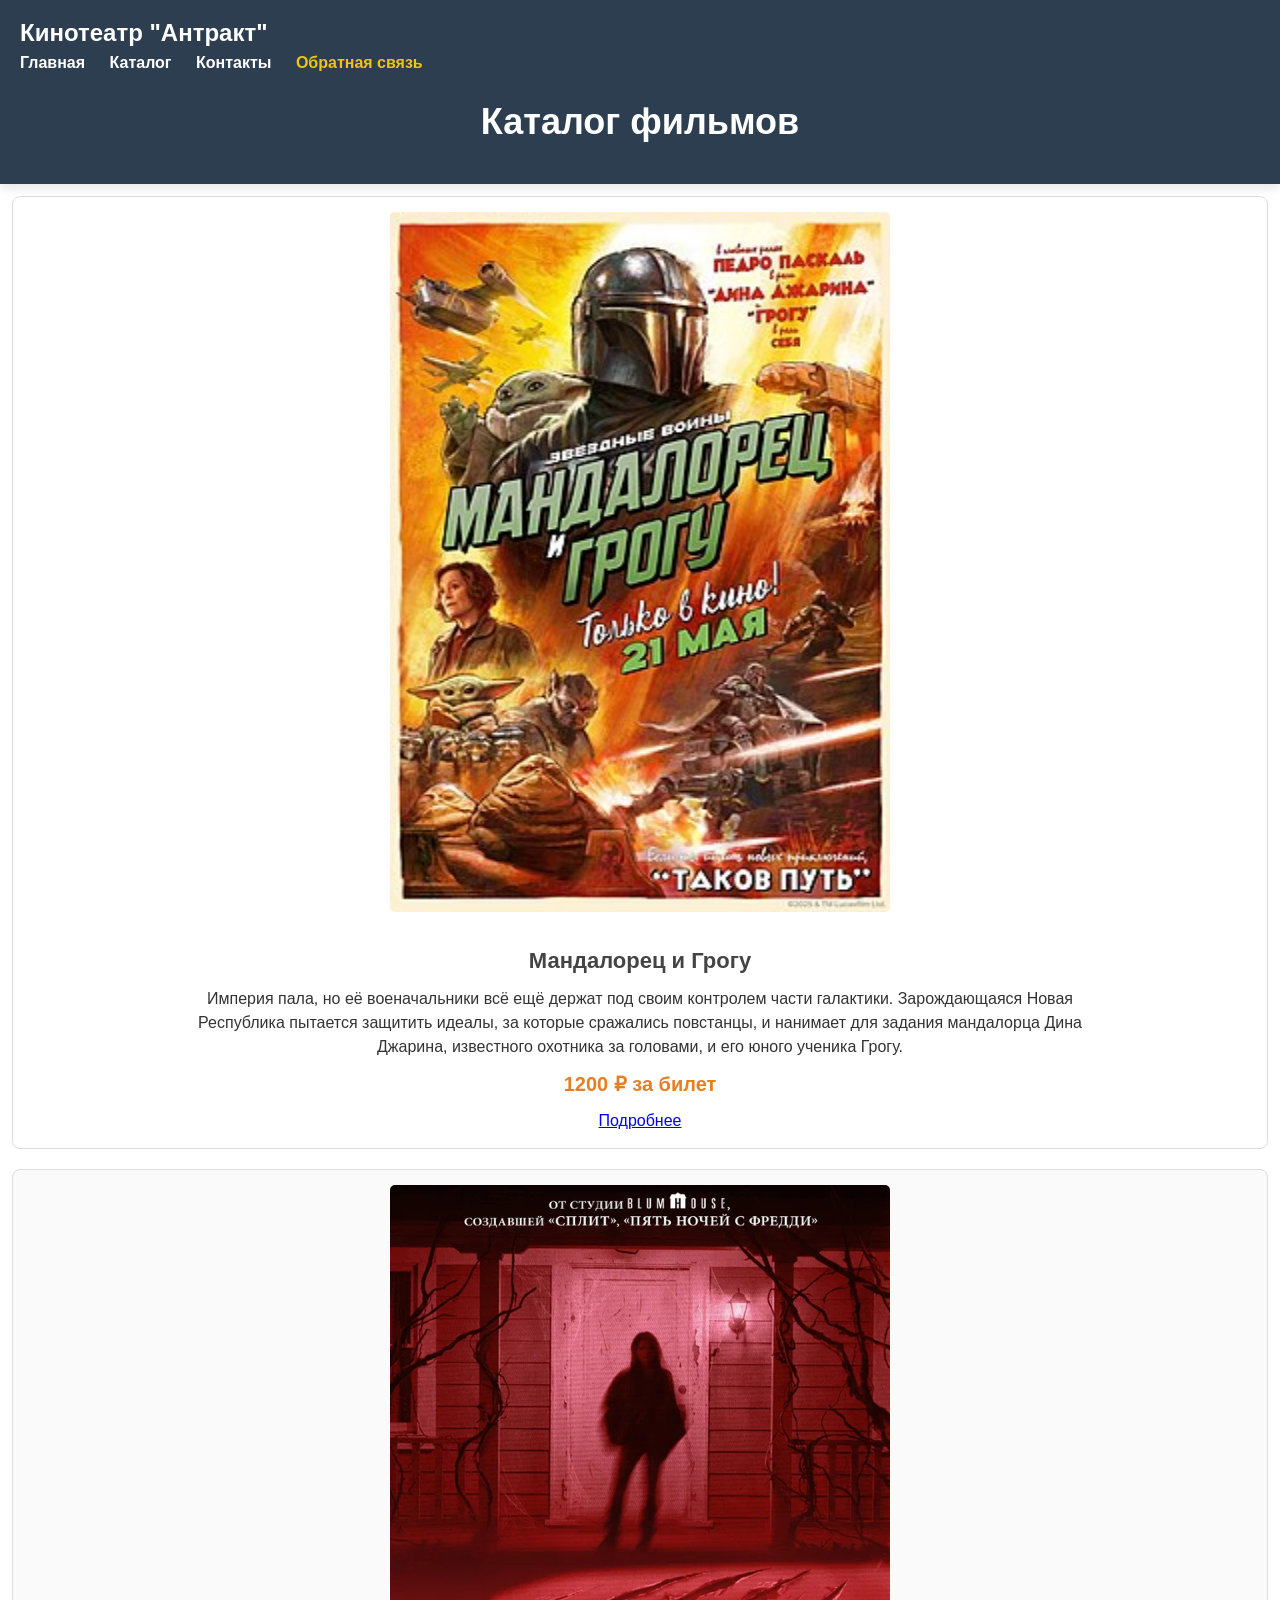
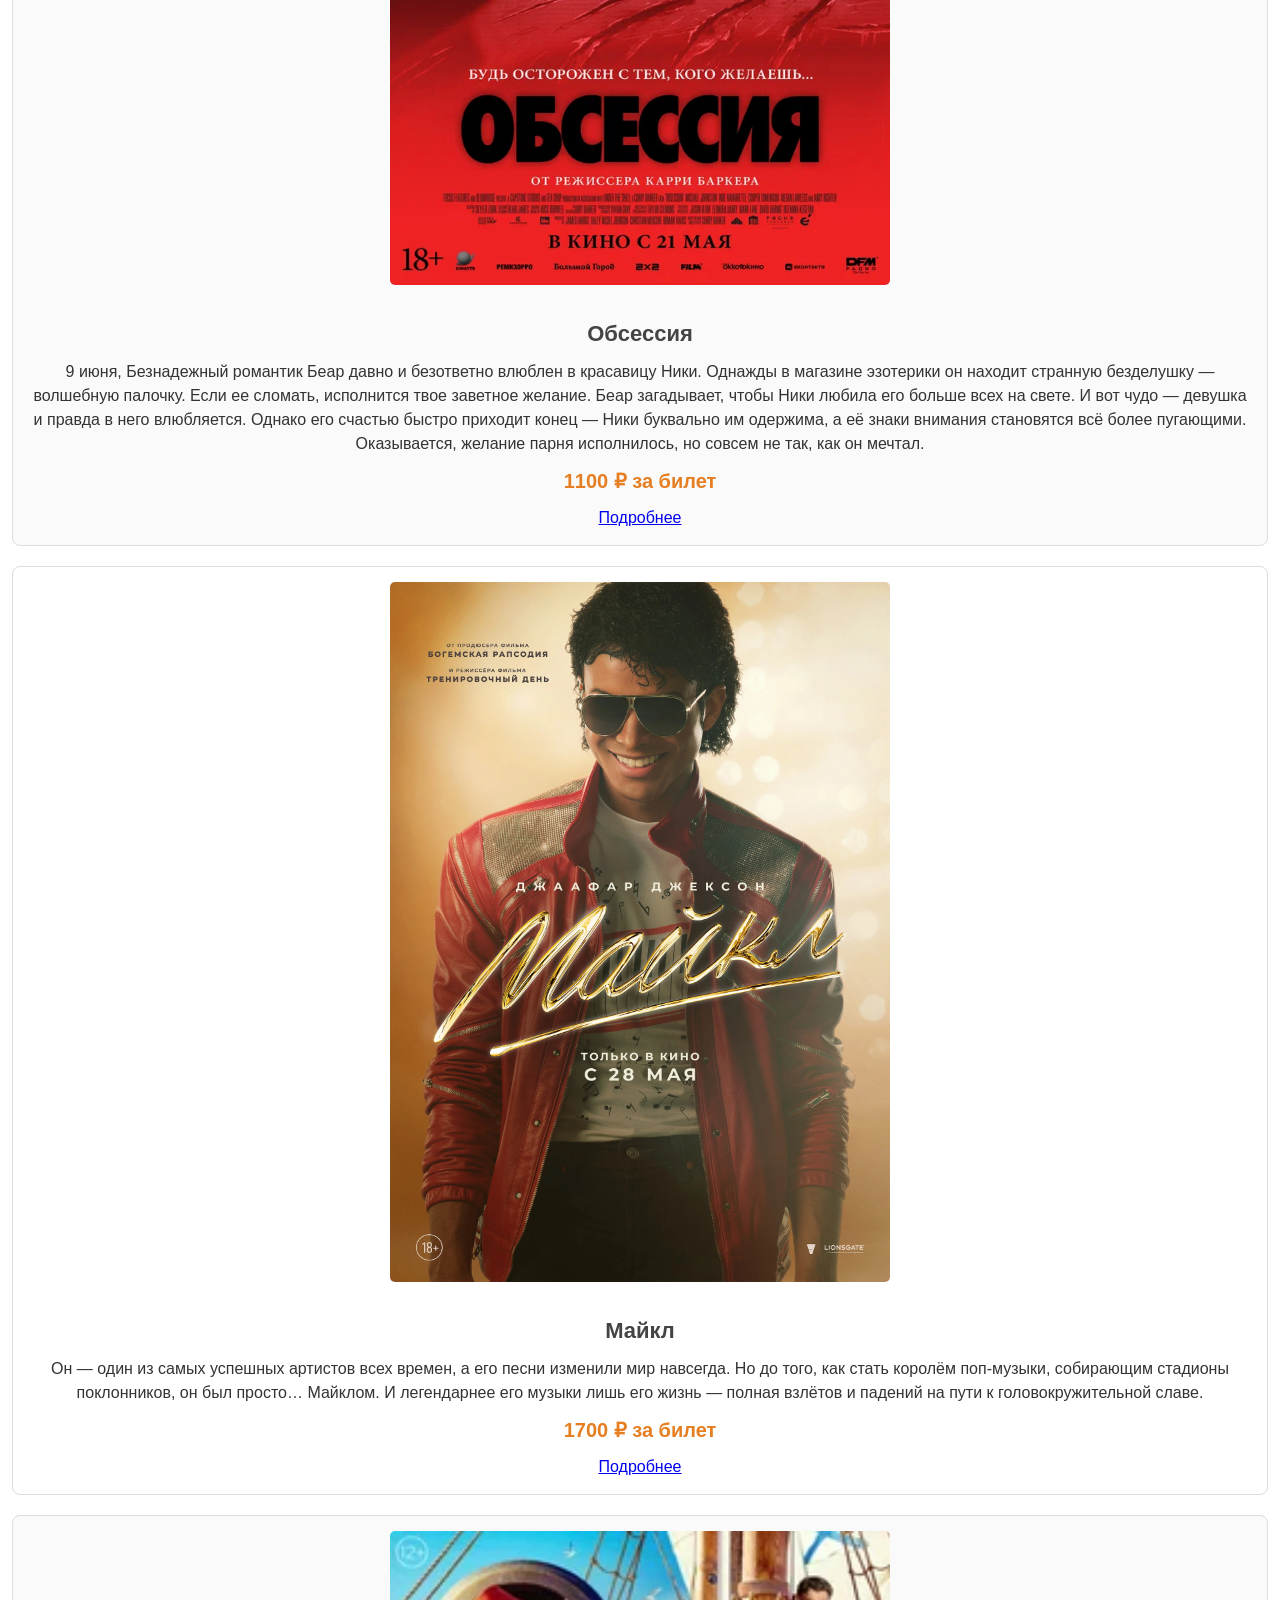
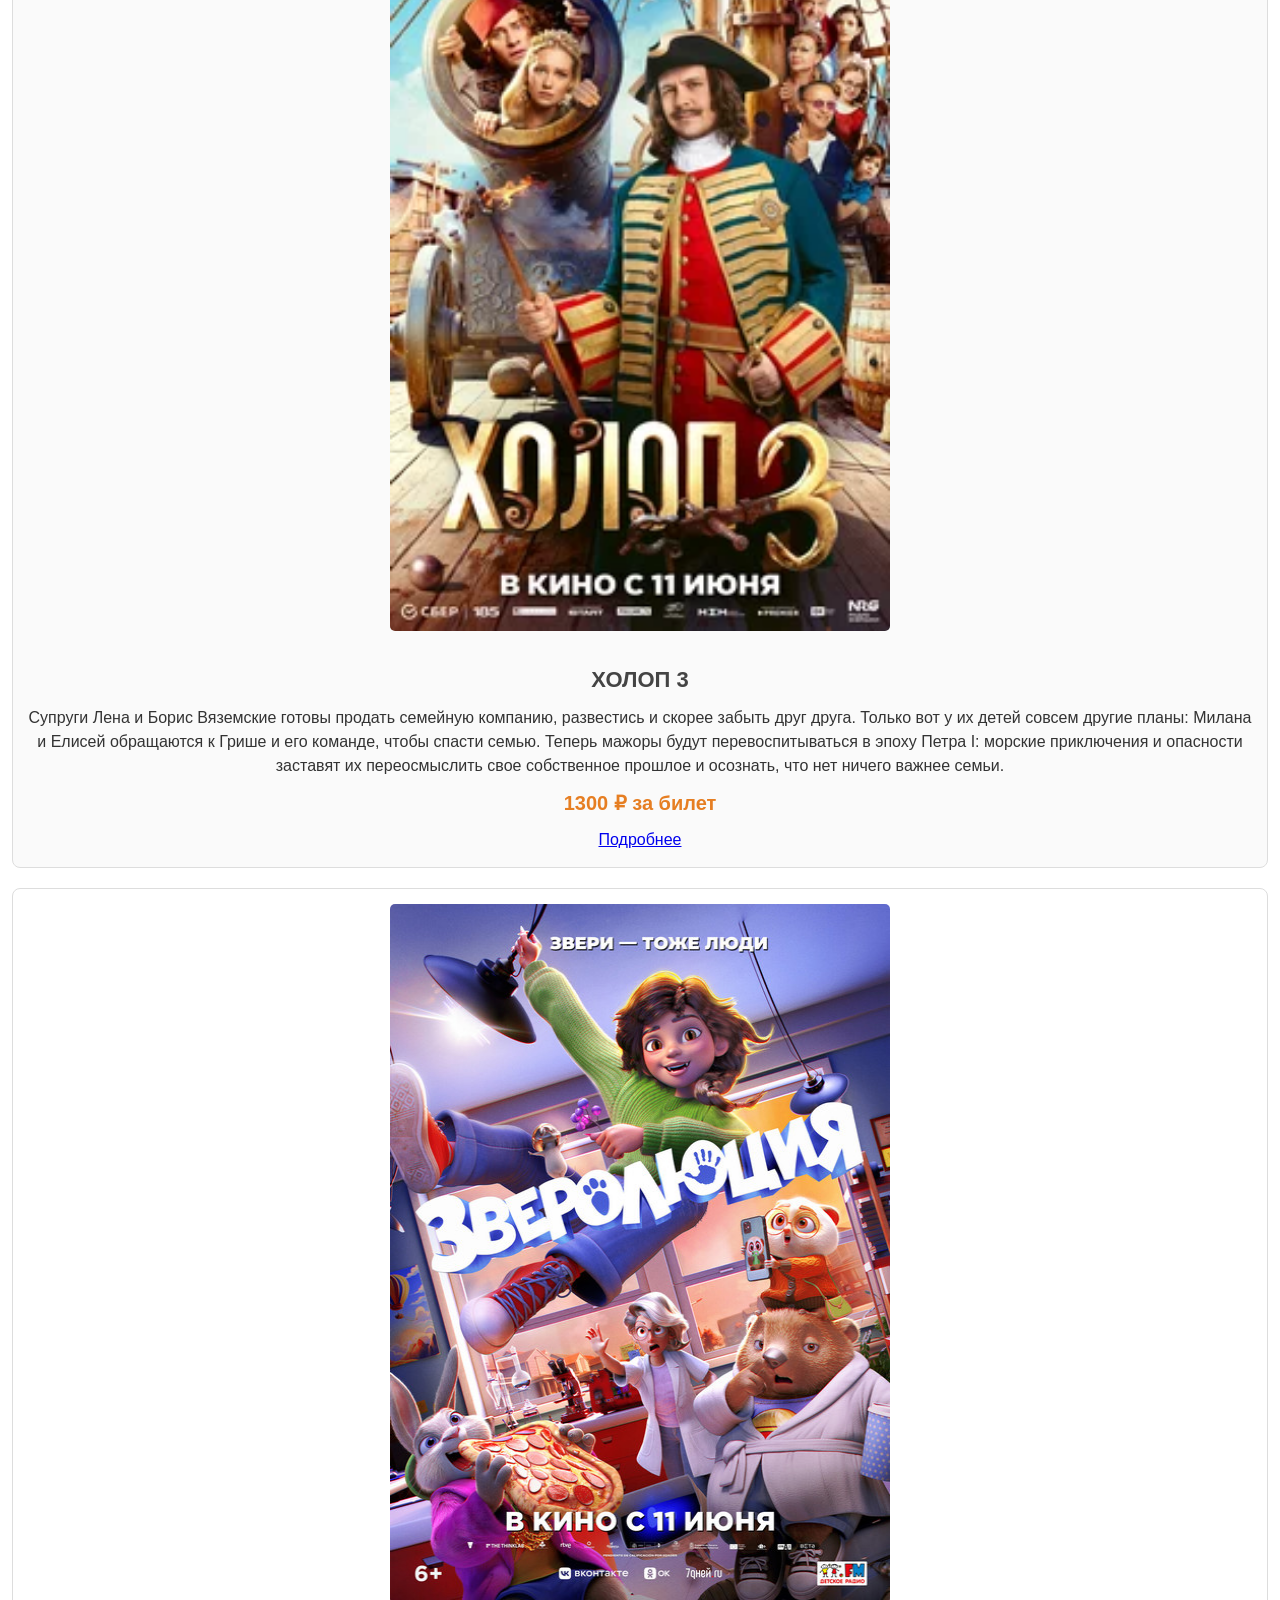
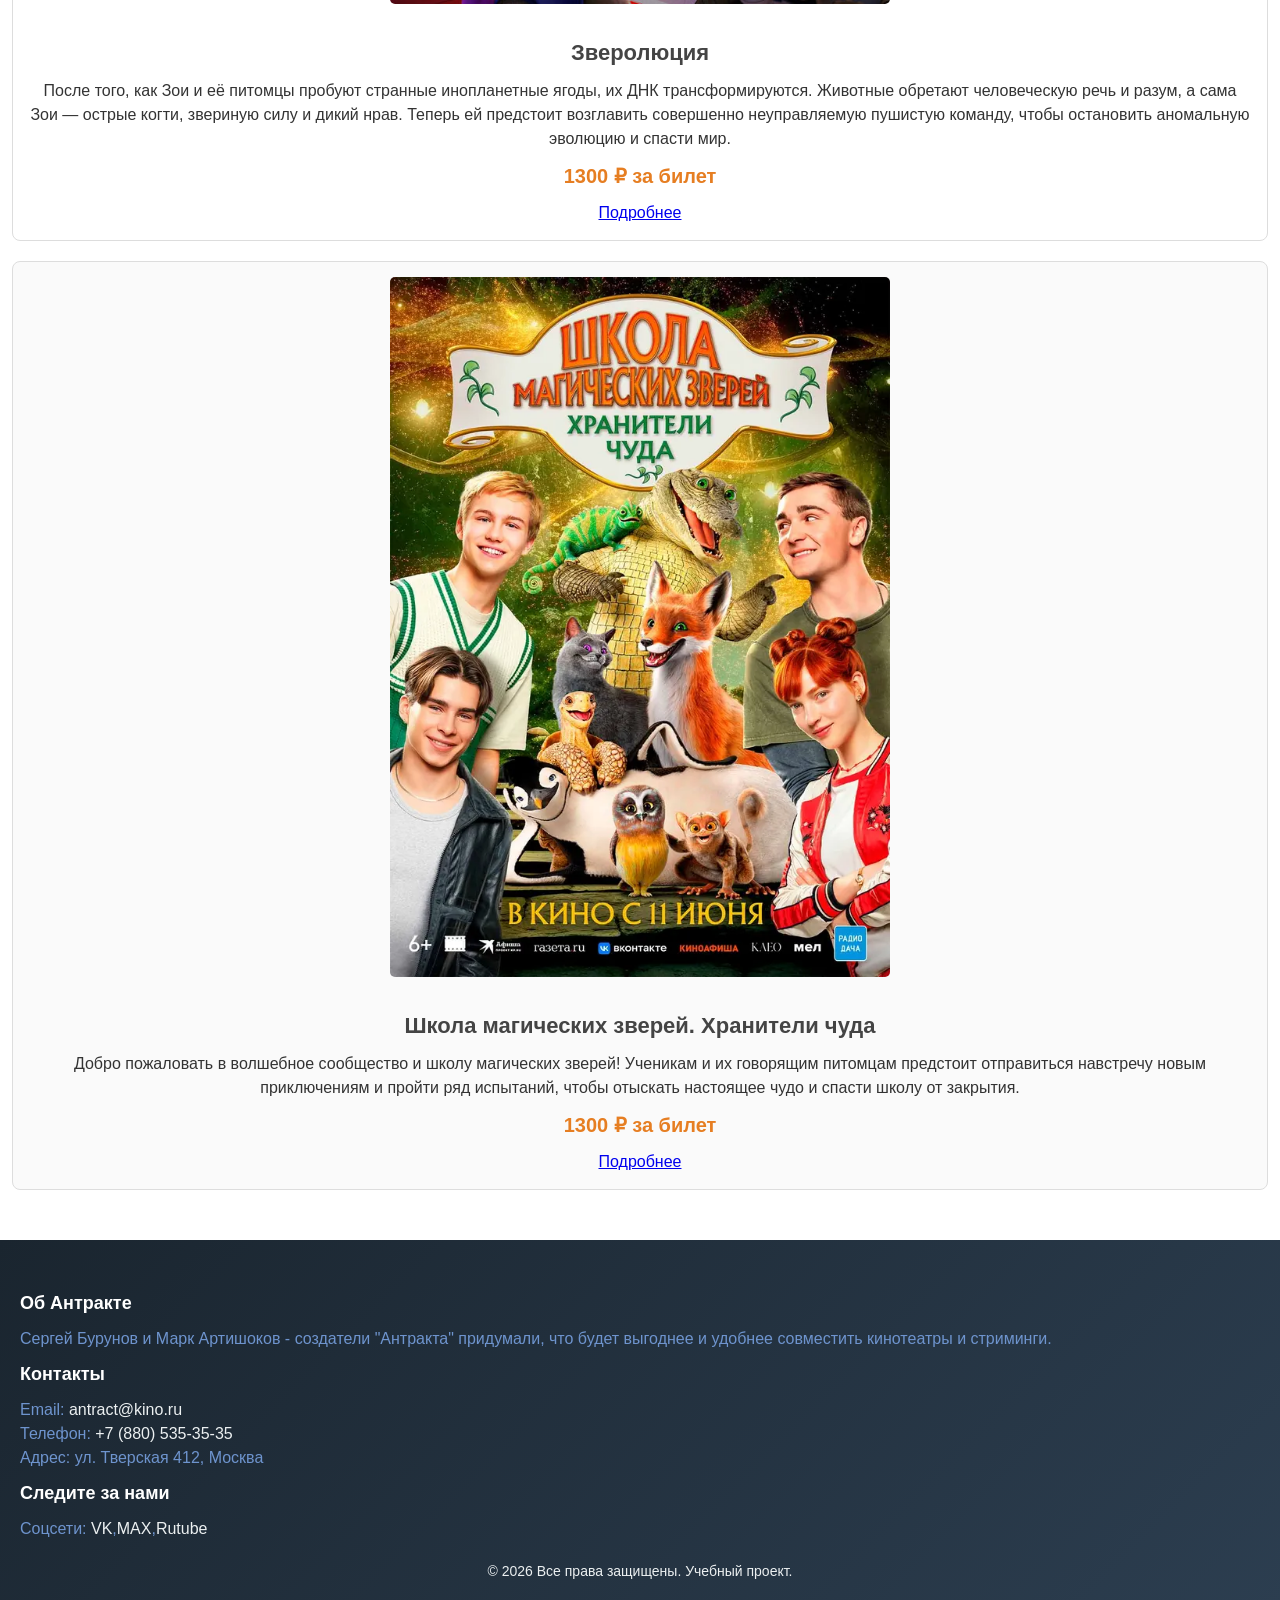
==== catalogue.html @ 3a34f0bc "ПР-2-3 Доделка4" ====
<!DOCTYPE html>
<html lang="ru">
<head>
    <meta charset="UTF-8">
    <meta name="viewport" content="width=device-width, initial-scale=1.0, viewport-fit=cover">
    <title>Кинотеатр "Антракт"</title>
    <link rel="stylesheet" href="css/style.css">
</head>
<body>
    <header>
        <div>
            <a href="index.html">Кинотеатр "Антракт"</a>
            <nav>
                <ul>
                    <li><a href="index.html">Главная</a></li>
                    <li><a href="catalogue.html">Каталог</a></li>
                    <li><a href="contacts.html">Контакты</a></li>
                    <li><a href="feedback.html">Обратная связь</a></li>
                </ul>
            </nav>
        </div>
        <h1>Каталог фильмов</h1>
    </header>

    <main>
        <article>
            <div class="product-card">
                <div>
                    <img class="card-full" src="img/Мандалорец_и_Грогу.jpg" alt="Афиша фильма" width="500px" height="700px">
                </div>
                <div>
                    <h3>Мандалорец и Грогу</h3>
                    <p>Империя пала, но её военачальники всё ещё держат под своим контролем части галактики. Зарождающаяся Новая <br> Республика пытается защитить идеалы, за которые сражались повстанцы, и нанимает для задания мандалорца Дина <br> Джарина, известного охотника за головами, и его юного ученика Грогу.</p>
                    <div class="price">1200 ₽ за билет</div>
                    <a href="#">Подробнее</a>
                </div>
            </div>
            
            <div class="product-card">
                <div>
                    <img class="card-full" src="img/600x900.webp" alt="Афиша фильма" width="500px" height="700px">
                </div>
                <div>
                    <h3>Обcессия</h3>
                    <p>9 июня, Безнадежный романтик Беар давно и безответно влюблен в красавицу Ники. Однажды в магазине эзотерики он находит странную безделушку — волшебную палочку. Если ее сломать, исполнится твое заветное желание. Беар загадывает, чтобы Ники любила его больше всех на свете. И вот чудо — девушка и правда в него влюбляется. Однако его счастью быстро приходит конец — Ники буквально им одержима, а её знаки внимания становятся всё более пугающими. Оказывается, желание парня исполнилось, но совсем не так, как он мечтал.</p>
                    <div class="price">1100 ₽ за билет</div>
                    <a href="#">Подробнее</a>
                </div>
            </div>
            <div class="product-card">
                <div>
                    <img class="card-full" src="img/Michael_(2026_film)_poster.jpg" alt="Афиша фильма" width="500px" height="700px">
                </div>
                <div>
                    <h3>Майкл</h3>
                    <p>Он — один из самых успешных артистов всех времен, а его песни изменили мир навсегда. Но до того, как стать королём поп-музыки, собирающим стадионы поклонников, он был просто… Майклом. И легендарнее его музыки лишь его жизнь — полная взлётов и падений на пути к головокружительной славе.</p>
                    <div class="price">1700 ₽ за билет</div>
                    <a href="#">Подробнее</a>
                </div>
            </div>
            <div class="product-card">
                <div>
                    <img class="card-full" src="img/220x330.webp" alt="Афиша фильма" width="500px" height="700px">
                </div>
                <div>
                    <h3>ХОЛОП 3</h3>
                    <p>Супруги Лена и Борис Вяземские готовы продать семейную компанию, развестись и скорее забыть друг друга. Только вот у их детей совсем другие планы: Милана и Елисей обращаются к Грише и его команде, чтобы спасти семью. Теперь мажоры будут перевоспитываться в эпоху Петра I: морские приключения и опасности заставят их переосмыслить свое собственное прошлое и осознать, что нет ничего важнее семьи.</p>
                    <div class="price">1300 ₽ за билет</div>
                    <a href="#">Подробнее</a>
                </div>
            </div>
            <div class="product-card">
                <div>
                    <img class="card-full" src="img/big_1640177.jpg" alt="Афиша фильма" width="500px" height="700px">
                </div>
                <div>
                    <h3>Зверолюция</h3>
                    <p>После того, как Зои и её питомцы пробуют странные инопланетные ягоды, их ДНК трансформируются. Животные обретают человеческую речь и разум, а сама Зои — острые когти, звериную силу и дикий нрав. Теперь ей предстоит возглавить совершенно неуправляемую пушистую команду, чтобы остановить аномальную эволюцию и спасти мир.</p>
                    <div class="price">1300 ₽ за билет</div>
                    <a href="#">Подробнее</a>
                </div>
            </div>
            <div class="product-card">
                <div>
                    <img class="card-full" src="img/4529_big_5018.webp" alt="Афиша фильма" width="500px" height="700px">
                </div>
                <div>
                    <h3>Школа магических зверей. Хранители чуда</h3>
                    <p>Добро пожаловать в волшебное сообщество и школу магических зверей! Ученикам и их говорящим питомцам предстоит отправиться навстречу новым приключениям и пройти ряд испытаний, чтобы отыскать настоящее чудо и спасти школу от закрытия.</p>
                    <div class="price">1300 ₽ за билет</div>
                    <a href="#">Подробнее</a>
                </div>
            </div>
        </article>
        
    </main>

    <footer>
        <div>
            <div>
                <h4>Об Антракте</h4>
                <p>Сергей Бурунов и Марк Артишоков - создатели "Антракта" придумали, что будет выгоднее и удобнее совместить кинотеатры и стриминги.</p>
            </div>
            <div>
                <h4>Контакты</h4>
                <p>Email: <a href="mailto:antract@kino.ru">antract@kino.ru</a></p>
                <p>Телефон: <a href="tel:+78805353535">+7 (880) 535-35-35</a></p>
                <p>Адрес: ул. Тверская 412, Москва</p>
            </div>
            <div>
                <h4>Следите за нами</h4>
                <p>Соцсети: <a href="vk.ru">VK</a>,<a href="max.ru">MAX</a>,<a href="Rutube.ru">Rutube</p>
            </div>
        </div>
        <div class="copyright">
            <p>&copy; 2026 Все права защищены. Учебный проект.</p>
        </div>
    </footer>
</body>
</html>
---- css/style.css ----
* {
    margin: 0;
    padding: 0;
    box-sizing: border-box;
}
body{
    font-family: Arial, Helvetica, sans-serif;
    font-size: 16px;
    color: #333333;
    background-color: #ffffff;
    line-height: 1.5;
    margin: 0;
    padding: 0;
}

main{
    margin: 12px;
}

/* Заголовки */

h1{
    font-size: 36px;
    color: #222222;
    text-align: center;
    margin-top: 20px;
    margin-bottom: 20px;
}

h2{
    font-size: 28px;
    color: #333333;
    text-align: center;
    margin-top: 30px;
    margin-bottom: 20px;
}

h3{
    font-size: 22px;
    color: #444444;
    margin-top: 10px;
    margin-bottom: 10px;
}

h4{
    font-size: 18px;
    color: #555555;
    margin-top: 10px;
    margin-bottom: 10px;
}
 
/* Шапка сайта */

header{
    background-color: #2c3e50;
    padding: 15px 20px;
    box-shadow: 0 4px 10px rgba(0, 0, 0, 0.1);
    top: 0;
}

header h1{
    color: white;
}

header a {
    color: white;
    text-decoration: none;
    font-weight: bold;
}

/* Лого */

header > div > a:first-child {
    font-size: 24px;
}

/* Список навигации */

nav ul li {
    display: inline-block;
    margin-right: 20px;
}

.nav-list a.active {
    color: #0f13f1;
    border-bottom: 2px solid #260ff1;
    padding-bottom: 5px;
}


nav ul li a:hover {
    text-decoration: underline;
}

nav ul li:first-child a {
    font-weight: bold;
}

nav ul li:last-child a {
    color: #f1c40f;
}

nav ul li:nth-child(even) a:hover {
    color: #f39c12;
}


/* Кнопка */

.btn, button, .button {
    display: inline-block;
    background-color: #3498db;
    color: white;
    padding: 12px 30px;
    border: none;
    border-radius: 30px;
    text-decoration: none;
    font-weight: bold;
    font-size: 16px;
    transition: all 0.25s ease;
    box-shadow: 0 2px 5px rgba(0, 0, 0, 0.1);
}


.btn:hover, button:hover, .button:hover{
    background-color: #2980b9;
    box-shadow: 0 4px 10px rgba(0, 0, 0, 0.15);
}

.btn:active, button:active, .button:active {
    transform: scale(0.97); 
}


/* Карточки товаров/услуг  */
.product-card{
    background-color: #f9f9f9;
    border: 1px solid #dddddd;
    border-radius: 8px;
    padding: 15px;
    margin-bottom: 20px;
    text-align: center;
    transition: transform 0.2s, box-shadow 0.2s;
}

.product-card:nth-child(odd) {
    background-color: #ffffff;
}

.product-card:nth-child(even) {
    background-color: #fafafa;
}


.product-card:hover {
    background: linear-gradient(to bottom, #ffffff, #fafafa);
    box-shadow: 0 10px 25px rgba(0, 0, 0, 0.15);
    transform: translateY(-5px);
}


.card-img{
    background-color: #e0e0e0;
    height: 150px;
    border-radius: 5px;
    margin-bottom: 10px;
    transition: transform 0.3s;
    overflow: hidden;
}

.product-card:hover .card-img {
    transform: scale(1.02);
}


.card-full{
    background-color: #e0e0e0;
    border-radius: 5px;
    margin-bottom: 15px;
}

.price{
    font-size: 20px;
    font-weight: bold;
    color: #e67e22;
    margin: 10px 0;
}

/* Преимущества */

.feature-card{
    background-color: #f0f4f8;
    padding: 20px;
    border-radius: 10px;
    text-align: center;
    margin-bottom: 20px;
    margin-top: 20px;
    box-shadow: 0 2px 8px rgba(0, 0, 0, 0.05);
    transition: transform 0.2s, box-shadow 0.2s;
}

.feature-card:hover{
    transform: translateY(-3px);
    box-shadow: 0 6px 16px rgba(0, 0, 0, 0.1);
}

.feature-icon{
    font-size: 40px;
    margin-bottom: 10px;
}

/* Подвал */

footer{
    background-color: #2c3e50;
    color: #6e94ce;
    padding: 40px 20px 25px;
    margin-top: 50px;
    background: linear-gradient(135deg, #1a252f 0%, #2c3e50 100%);
}

footer h4{
    color: #ffffff;
}

.footer-col{
    margin-bottom: 20px;
}

.footer-col h4 {
    margin-bottom: 15px;
    font-size: 18px;
}

footer a {
    color: #ecf0f1;
    text-decoration: none;
    transition: color 0.2s;
}

footer a:hover{
    text-decoration: underline;
    color: #7a9ed3;
}

footer a:active {
    color: #4622e6;
}


.copyright{
    text-align: center;
    margin-top: 20px;
    font-size: 14px;
}

/* Контакты */

.contacts-info {
    background-color: #f9f9f9;
    padding: 25px;
    border-radius: 12px;
    margin-bottom: 30px;
    box-shadow: 0 4px 12px rgba(0, 0, 0, 0.08);
}

.contacts-info div{
    margin-bottom: 15px;
}

.map iframe{
    width: 100%;
    border: 1px solid #dddddd;
    border-radius: 8px;
    position: relative;
    overflow: hidden;
}

/* Форма обратной связи  */
form {
    background-color: #f9f9f9;
    padding: 30px;
    border-radius: 16px;
    max-width: 600px;
    margin: 0 auto;
    box-shadow: 0 8px 20px rgba(0, 0, 0, 0.1);
}

form div{
    margin-bottom: 20px;
}

label{
    display: block;
    font-weight: 600;
    margin-bottom: 8px;
}

input, textarea, select{
    width: 100%;
    padding: 10px 15px;
    border: 1px solid #cccccc;
    border-radius: 8px;
    font-size: 16px;
    transition: border-color 0.3s, box-shadow 0.3s;
}

input:focus, textarea:focus, select:focus {
    outline: none;
    border-color: #e67e22;
    box-shadow: 0 0 0 3px rgba(230, 126, 34, 0.2);
    background-color: #fffef7;
}

.container{
    max-width: 1200px;
    margin: 0 auto;
    padding: 0 20px;
}

section{
    margin-top: 40px;
    margin-bottom: 40px;
    transition: opacity 0.5s;
}

.hero {
    background: linear-gradient(135deg, rgba(0,0,0,0.6) 0%, rgba(0,0,0,0.3) 100%), url('https://via.placeholder.com/1920x600?text=Hero+Background');
    background-size: cover;
    background-position: center;
    padding: 80px 0;
    text-align: center;
    color: white;
}

.hero h1, .hero p {
    color: white;
}

.hero .btn {
    background-color: #e67e22;
}

.hero .btn:hover {
    background-color: #d35400;
}
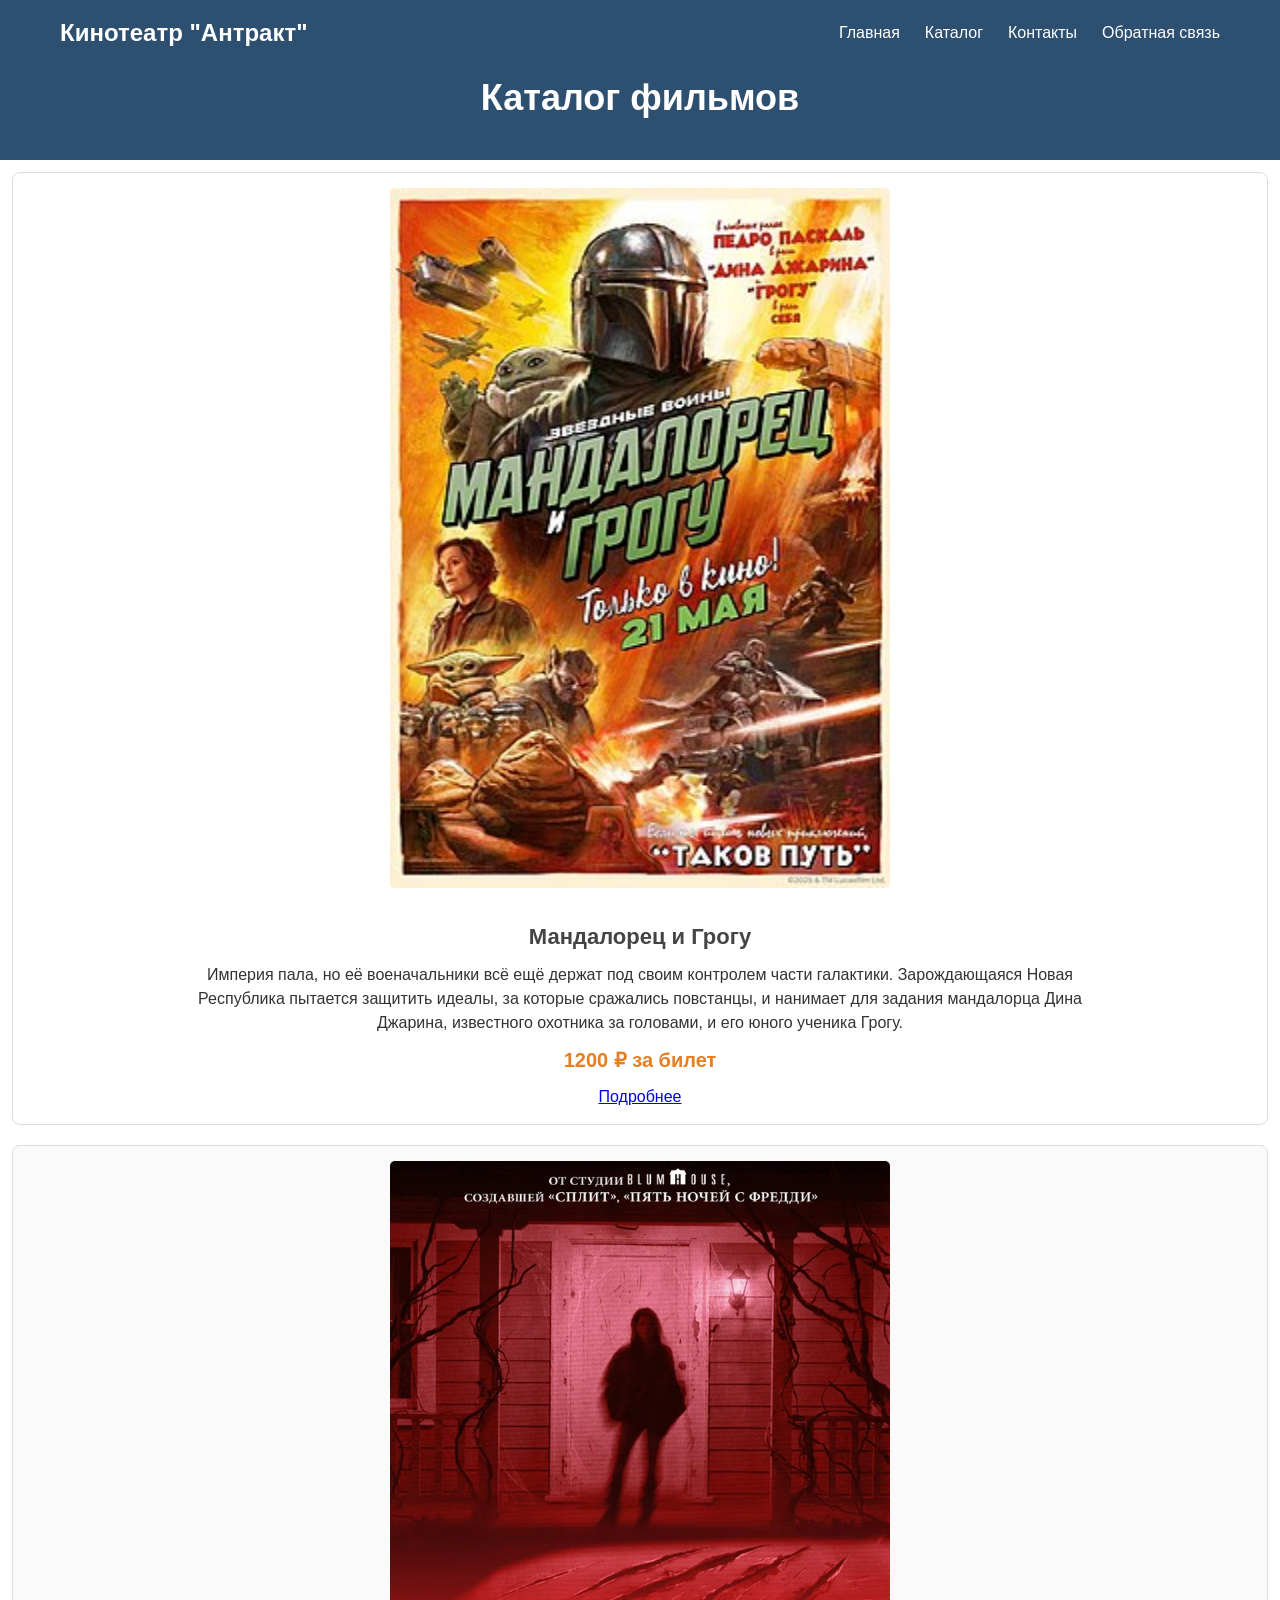
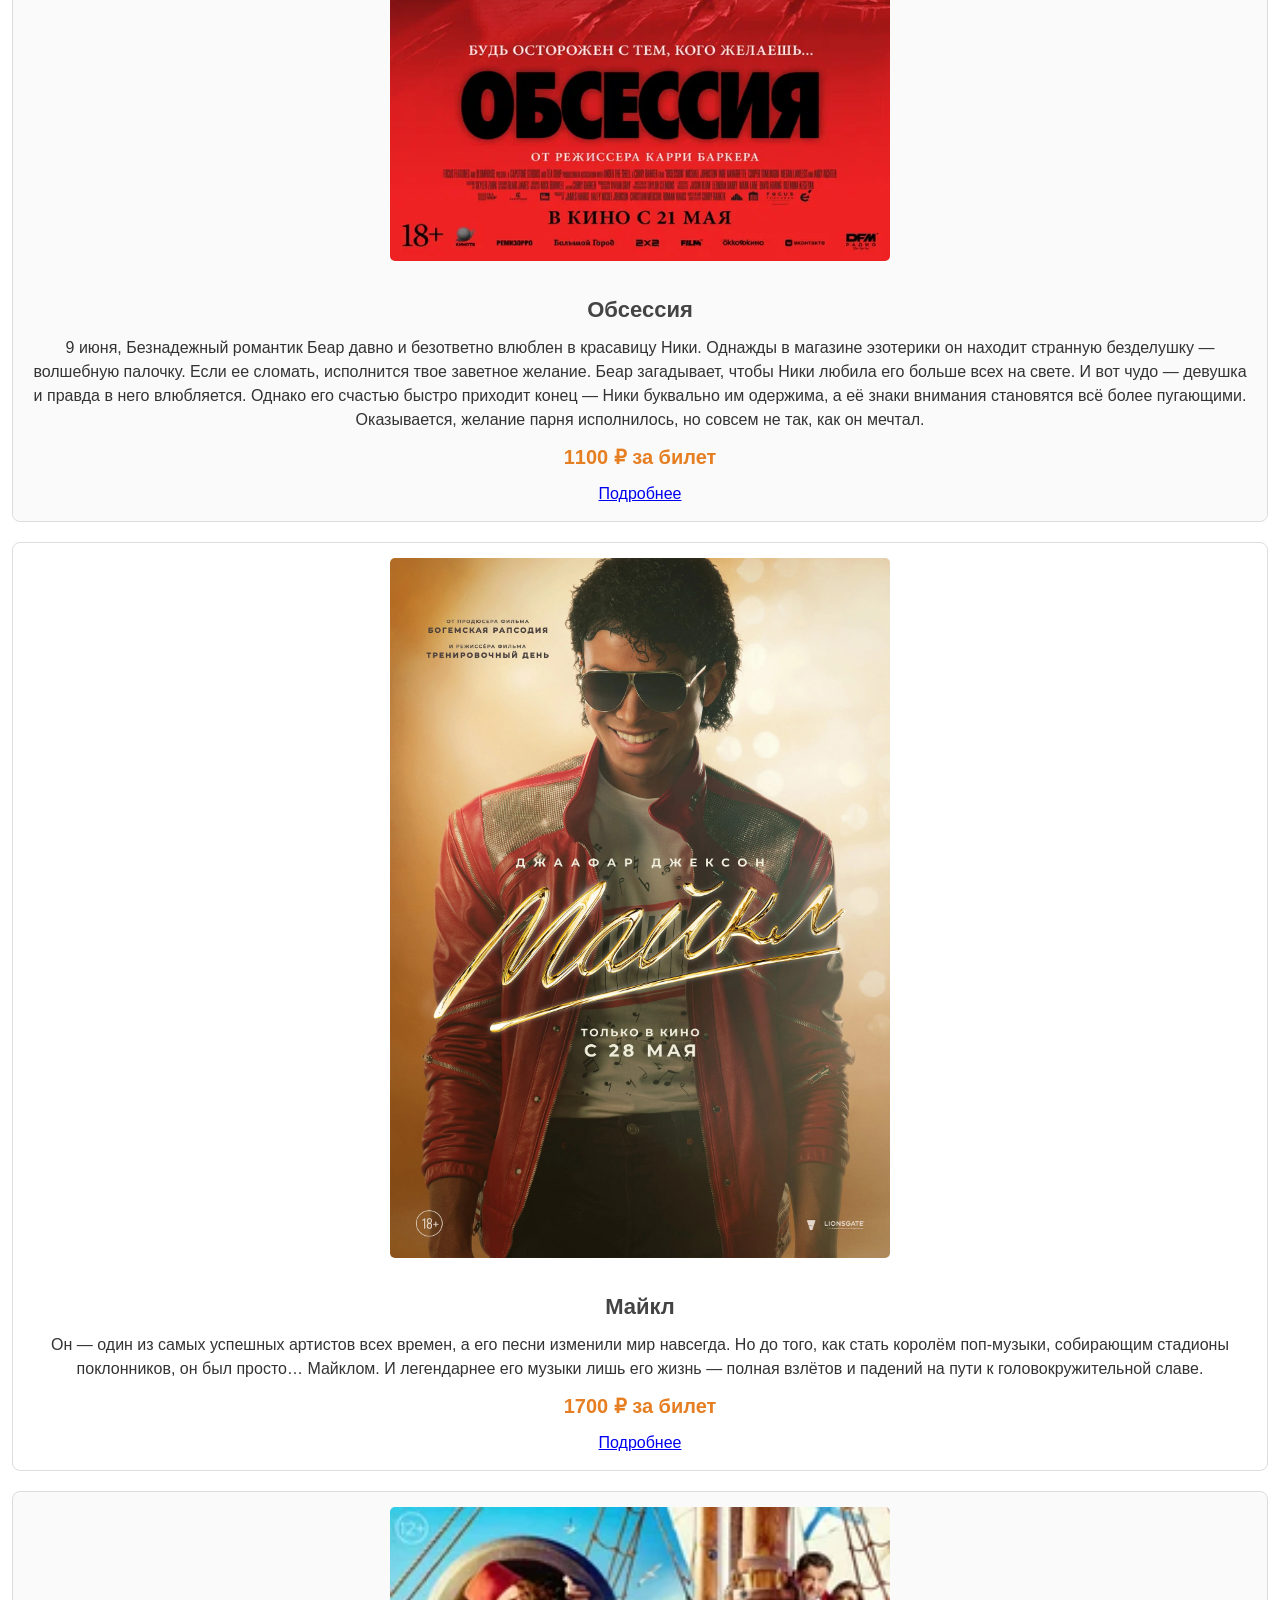
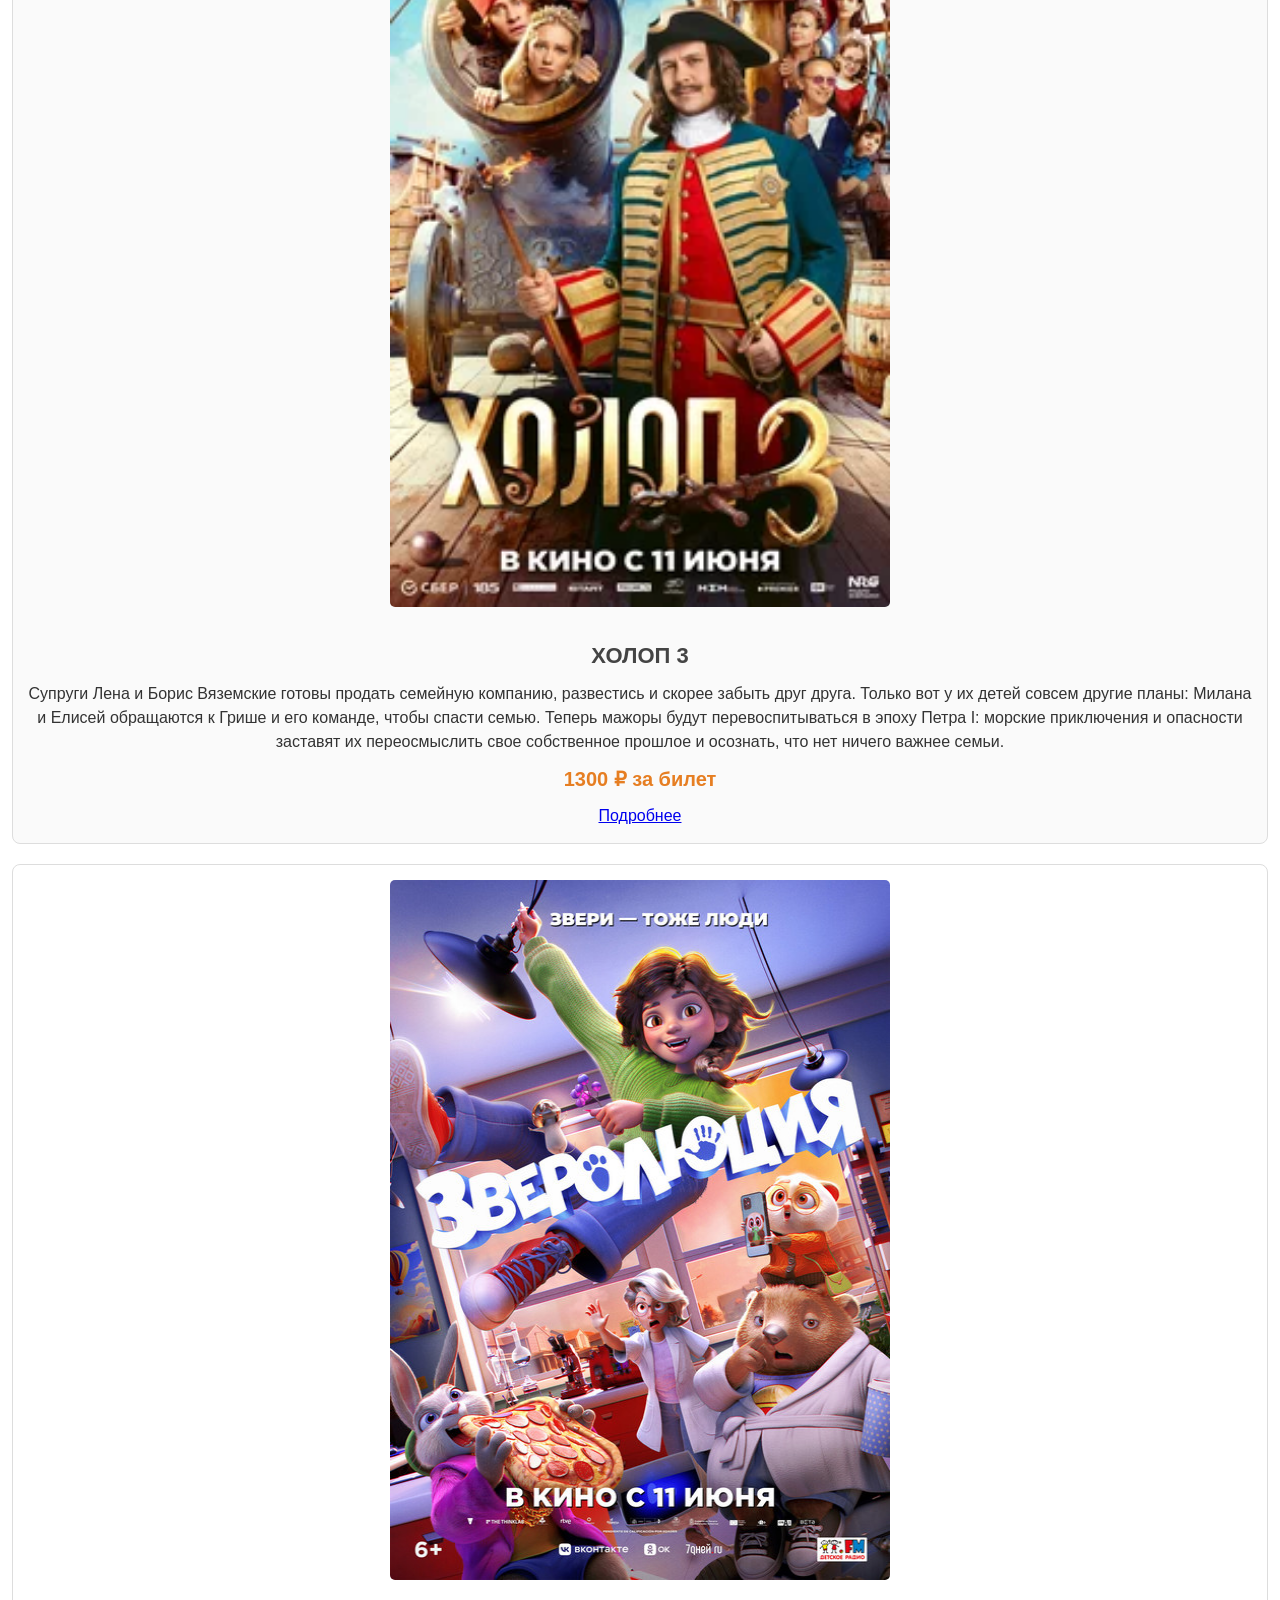
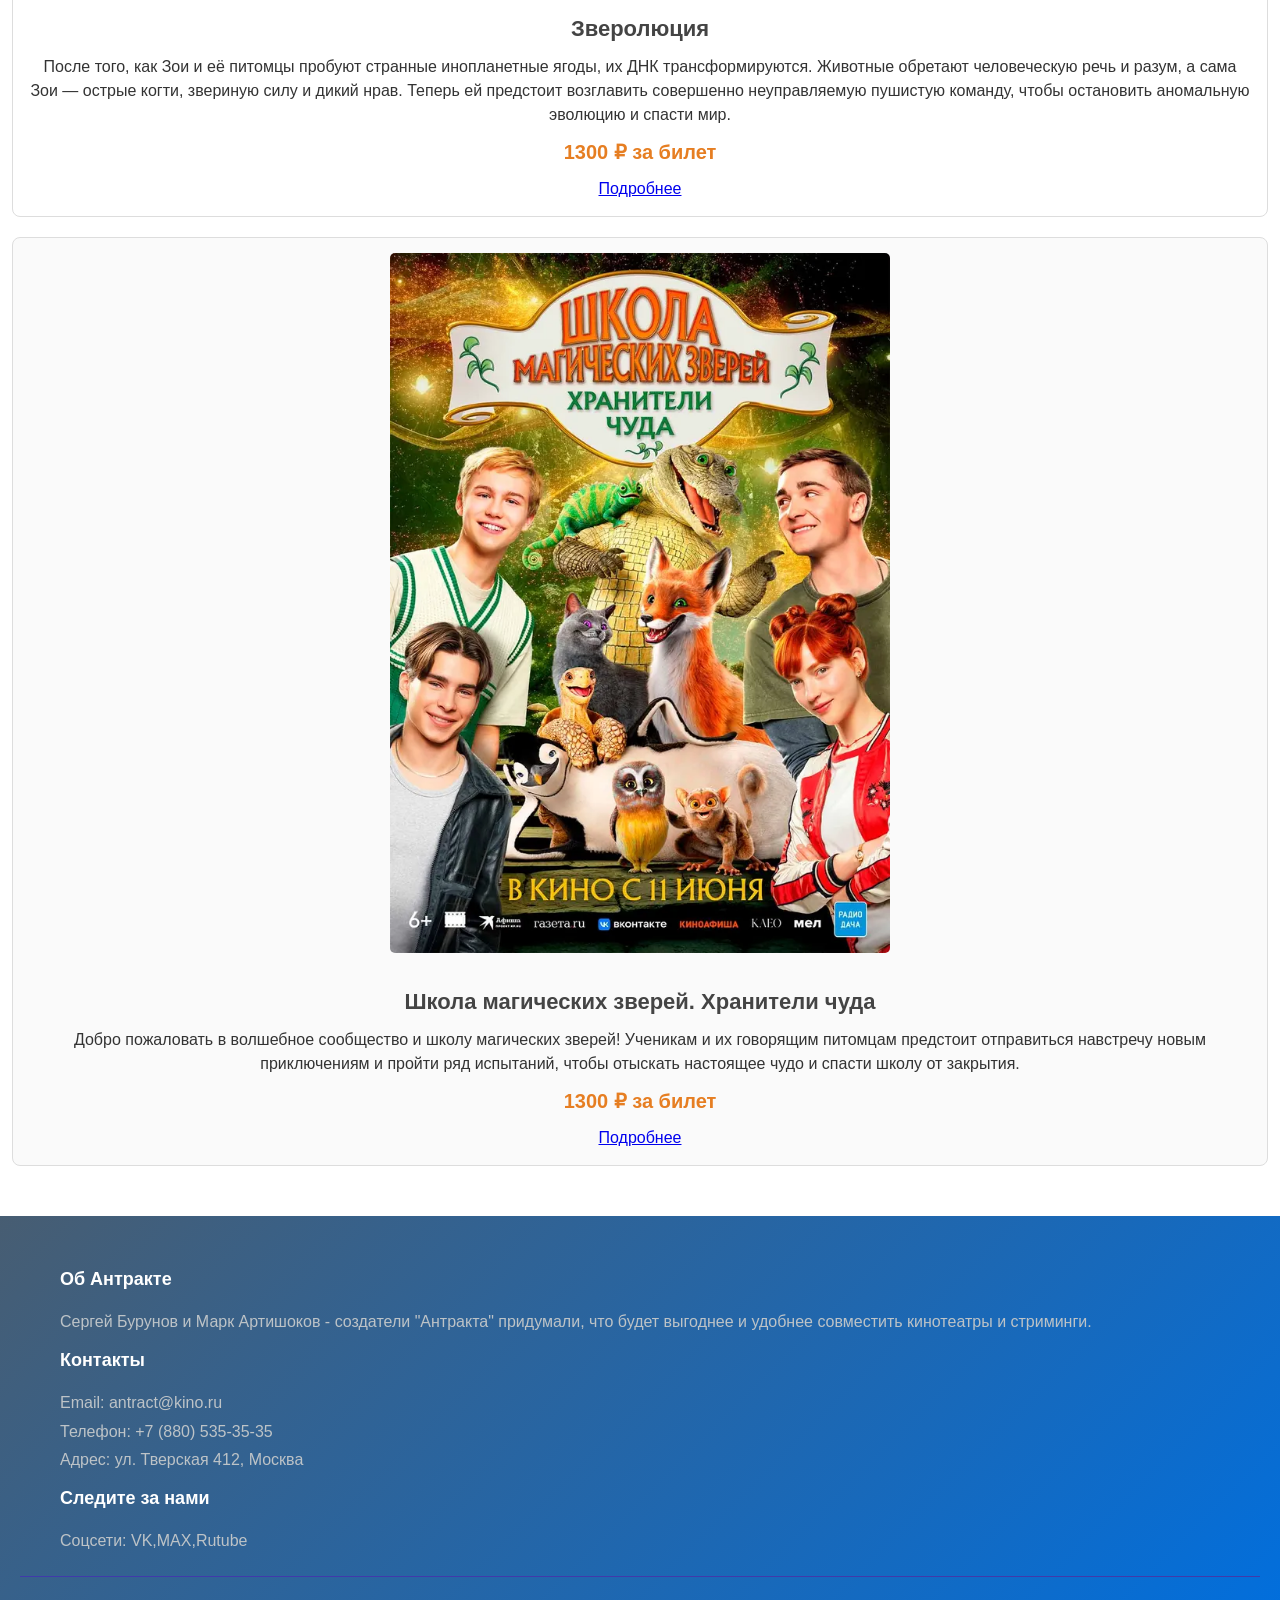
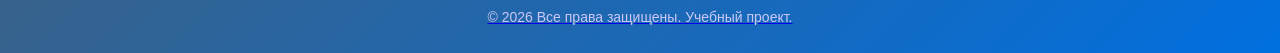
==== commit 87959404: "ПР-4-1: Внедрил flexbox в шапку, подвал, преимущества и контакты" ====
--- a/catalogue.html
+++ b/catalogue.html
@@ -8,8 +8,8 @@
 </head>
 <body>
     <header>
-        <div>
-            <a href="index.html">Кинотеатр "Антракт"</a>
+        <div class="container">
+            <a class="logo" href="index.html">Кинотеатр "Антракт"</a>
             <nav>
                 <ul>
                     <li><a href="index.html">Главная</a></li>
@@ -28,7 +28,7 @@
                 <div>
                     <img class="card-full" src="img/Мандалорец_и_Грогу.jpg" alt="Афиша фильма" width="500px" height="700px">
                 </div>
-                <div>
+                <div class="card-content">
                     <h3>Мандалорец и Грогу</h3>
                     <p>Империя пала, но её военачальники всё ещё держат под своим контролем части галактики. Зарождающаяся Новая <br> Республика пытается защитить идеалы, за которые сражались повстанцы, и нанимает для задания мандалорца Дина <br> Джарина, известного охотника за головами, и его юного ученика Грогу.</p>
                     <div class="price">1200 ₽ за билет</div>
@@ -40,7 +40,7 @@
                 <div>
                     <img class="card-full" src="img/600x900.webp" alt="Афиша фильма" width="500px" height="700px">
                 </div>
-                <div>
+                <div class="card-content">
                     <h3>Обcессия</h3>
                     <p>9 июня, Безнадежный романтик Беар давно и безответно влюблен в красавицу Ники. Однажды в магазине эзотерики он находит странную безделушку — волшебную палочку. Если ее сломать, исполнится твое заветное желание. Беар загадывает, чтобы Ники любила его больше всех на свете. И вот чудо — девушка и правда в него влюбляется. Однако его счастью быстро приходит конец — Ники буквально им одержима, а её знаки внимания становятся всё более пугающими. Оказывается, желание парня исполнилось, но совсем не так, как он мечтал.</p>
                     <div class="price">1100 ₽ за билет</div>
@@ -51,7 +51,7 @@
                 <div>
                     <img class="card-full" src="img/Michael_(2026_film)_poster.jpg" alt="Афиша фильма" width="500px" height="700px">
                 </div>
-                <div>
+                <div class="card-content">
                     <h3>Майкл</h3>
                     <p>Он — один из самых успешных артистов всех времен, а его песни изменили мир навсегда. Но до того, как стать королём поп-музыки, собирающим стадионы поклонников, он был просто… Майклом. И легендарнее его музыки лишь его жизнь — полная взлётов и падений на пути к головокружительной славе.</p>
                     <div class="price">1700 ₽ за билет</div>
@@ -62,7 +62,7 @@
                 <div>
                     <img class="card-full" src="img/220x330.webp" alt="Афиша фильма" width="500px" height="700px">
                 </div>
-                <div>
+                <div class="card-content">
                     <h3>ХОЛОП 3</h3>
                     <p>Супруги Лена и Борис Вяземские готовы продать семейную компанию, развестись и скорее забыть друг друга. Только вот у их детей совсем другие планы: Милана и Елисей обращаются к Грише и его команде, чтобы спасти семью. Теперь мажоры будут перевоспитываться в эпоху Петра I: морские приключения и опасности заставят их переосмыслить свое собственное прошлое и осознать, что нет ничего важнее семьи.</p>
                     <div class="price">1300 ₽ за билет</div>
@@ -73,7 +73,7 @@
                 <div>
                     <img class="card-full" src="img/big_1640177.jpg" alt="Афиша фильма" width="500px" height="700px">
                 </div>
-                <div>
+                <div class="card-content">
                     <h3>Зверолюция</h3>
                     <p>После того, как Зои и её питомцы пробуют странные инопланетные ягоды, их ДНК трансформируются. Животные обретают человеческую речь и разум, а сама Зои — острые когти, звериную силу и дикий нрав. Теперь ей предстоит возглавить совершенно неуправляемую пушистую команду, чтобы остановить аномальную эволюцию и спасти мир.</p>
                     <div class="price">1300 ₽ за билет</div>
@@ -84,7 +84,7 @@
                 <div>
                     <img class="card-full" src="img/4529_big_5018.webp" alt="Афиша фильма" width="500px" height="700px">
                 </div>
-                <div>
+                <div class="card-content">
                     <h3>Школа магических зверей. Хранители чуда</h3>
                     <p>Добро пожаловать в волшебное сообщество и школу магических зверей! Ученикам и их говорящим питомцам предстоит отправиться навстречу новым приключениям и пройти ряд испытаний, чтобы отыскать настоящее чудо и спасти школу от закрытия.</p>
                     <div class="price">1300 ₽ за билет</div>
@@ -96,20 +96,22 @@
     </main>
 
     <footer>
-        <div>
-            <div>
-                <h4>Об Антракте</h4>
-                <p>Сергей Бурунов и Марк Артишоков - создатели "Антракта" придумали, что будет выгоднее и удобнее совместить кинотеатры и стриминги.</p>
-            </div>
-            <div>
-                <h4>Контакты</h4>
-                <p>Email: <a href="mailto:antract@kino.ru">antract@kino.ru</a></p>
-                <p>Телефон: <a href="tel:+78805353535">+7 (880) 535-35-35</a></p>
-                <p>Адрес: ул. Тверская 412, Москва</p>
-            </div>
-            <div>
-                <h4>Следите за нами</h4>
-                <p>Соцсети: <a href="vk.ru">VK</a>,<a href="max.ru">MAX</a>,<a href="Rutube.ru">Rutube</p>
+        <div class="container">
+            <div class="footer-col">
+                <div>
+                    <h4>Об Антракте</h4>
+                    <p>Сергей Бурунов и Марк Артишоков - создатели "Антракта" придумали, что будет выгоднее и удобнее совместить кинотеатры и стриминги.</p>
+                </div>
+                <div>
+                    <h4>Контакты</h4>
+                    <p>Email: <a href="mailto:antract@kino.ru">antract@kino.ru</a></p>
+                    <p>Телефон: <a href="tel:+78805353535">+7 (880) 535-35-35</a></p>
+                    <p>Адрес: ул. Тверская 412, Москва</p>
+                </div>
+                <div>
+                    <h4>Следите за нами</h4>
+                    <p>Соцсети: <a href="vk.ru">VK</a>,<a href="max.ru">MAX</a>,<a href="Rutube.ru">Rutube</p>
+                </div>
             </div>
         </div>
         <div class="copyright">
--- a/css/style.css
+++ b/css/style.css
@@ -51,59 +51,53 @@
  
 /* Шапка сайта */
 
-header{
-    background-color: #2c3e50;
+header {
+    background-color: #2d4f70;
     padding: 15px 20px;
-    box-shadow: 0 4px 10px rgba(0, 0, 0, 0.1);
+    position: sticky;
     top: 0;
-}
-
-header h1{
-    color: white;
-}
-
-header a {
+    z-index: 100;
+}
+
+header .container {
+    display: flex;
+    justify-content: space-between;
+    align-items: center;
+    flex-wrap: wrap;
+    gap: 15px;
+}
+
+header h1 {
+    color: white;
+}
+
+.logo {
+    font-size: 24px;
+    font-weight: bold;
     color: white;
     text-decoration: none;
-    font-weight: bold;
-}
-
-/* Лого */
-
-header > div > a:first-child {
-    font-size: 24px;
 }
 
 /* Список навигации */
 
-nav ul li {
-    display: inline-block;
-    margin-right: 20px;
-}
-
-.nav-list a.active {
-    color: #0f13f1;
-    border-bottom: 2px solid #260ff1;
-    padding-bottom: 5px;
-}
-
-
-nav ul li a:hover {
-    text-decoration: underline;
-}
-
-nav ul li:first-child a {
-    font-weight: bold;
-}
-
-nav ul li:last-child a {
+nav ul {
+    display: flex;
+    list-style: none;
+    gap: 25px;
+    margin: 0;
+    padding: 0;
+}
+
+nav ul li a {
+    color: white;
+    text-decoration: none;
+    font-weight: 500;
+    transition: 0.2s;
+}
+
+nav ul li a:hover{
     color: #f1c40f;
 }
-
-nav ul li:nth-child(even) a:hover {
-    color: #f39c12;
-}
-
 
 /* Кнопка */
 
@@ -134,6 +128,9 @@
 
 /* Карточки товаров/услуг  */
 .product-card{
+    display: flex;
+    flex-direction: column;
+    height: 100%;
     background-color: #f9f9f9;
     border: 1px solid #dddddd;
     border-radius: 8px;
@@ -141,6 +138,12 @@
     margin-bottom: 20px;
     text-align: center;
     transition: transform 0.2s, box-shadow 0.2s;
+}
+
+.product-card .card-content {
+    flex: 1;
+    display: flex;
+    flex-direction: column;
 }
 
 .product-card:nth-child(odd) {
@@ -180,6 +183,7 @@
 }
 
 .price{
+    margin-top: auto;
     font-size: 20px;
     font-weight: bold;
     color: #e67e22;
@@ -188,92 +192,97 @@
 
 /* Преимущества */
 
-.feature-card{
+.features-grid {
+    display: flex;
+    justify-content: center;
+    flex-wrap: wrap;
+    gap: 30px;
+}
+
+.feature-card {
+    flex: 1;
+    min-width: 200px;
+    max-width: 280px;
     background-color: #f0f4f8;
-    padding: 20px;
-    border-radius: 10px;
-    text-align: center;
-    margin-bottom: 20px;
-    margin-top: 20px;
-    box-shadow: 0 2px 8px rgba(0, 0, 0, 0.05);
-    transition: transform 0.2s, box-shadow 0.2s;
-}
-
-.feature-card:hover{
-    transform: translateY(-3px);
-    box-shadow: 0 6px 16px rgba(0, 0, 0, 0.1);
-}
-
-.feature-icon{
-    font-size: 40px;
-    margin-bottom: 10px;
-}
+    padding: 25px 20px;
+    border-radius: 12px;
+    text-align: center;
+    transition: box-shadow 0.2s;
+}
+
+.feature-card:hover {
+    box-shadow: 0 8px 20px rgba(0, 0, 0, 0.1);
+}
+
 
 /* Подвал */
 
-footer{
-    background-color: #2c3e50;
-    color: #6e94ce;
+footer {
+    background: linear-gradient(135deg, #475d72 0%, #006fdf 100%);
     padding: 40px 20px 25px;
     margin-top: 50px;
-    background: linear-gradient(135deg, #1a252f 0%, #2c3e50 100%);
-}
-
-footer h4{
-    color: #ffffff;
-}
-
-.footer-col{
-    margin-bottom: 20px;
+}
+
+footer .container {
+    display: flex;
+    justify-content: space-between;
+    flex-wrap: wrap;
+    gap: 30px;
+}
+
+.footer-col {
+    flex: 1;
+    min-width: 180px;
 }
 
 .footer-col h4 {
+    color: white;
     margin-bottom: 15px;
     font-size: 18px;
 }
 
-footer a {
-    color: #ecf0f1;
+.footer-col p, .footer-col a {
+    color: #bdc3c7;
     text-decoration: none;
-    transition: color 0.2s;
-}
-
-footer a:hover{
-    text-decoration: underline;
-    color: #7a9ed3;
-}
-
-footer a:active {
-    color: #4622e6;
-}
-
-
-.copyright{
-    text-align: center;
+    line-height: 1.8;
+}
+
+.footer-col a:hover {
+    color: #f1c40f;
+}
+
+.copyright {
+    text-align: center;
+    padding-top: 30px;
     margin-top: 20px;
+    border-top: 1px solid #413aaa;
     font-size: 14px;
+    color: #cbc8f7;
 }
 
 /* Контакты */
 
 .contacts-info {
+    display: flex;
+    flex-wrap: wrap;
+    justify-content: space-between;
+    gap: 20px;
     background-color: #f9f9f9;
     padding: 25px;
     border-radius: 12px;
     margin-bottom: 30px;
-    box-shadow: 0 4px 12px rgba(0, 0, 0, 0.08);
-}
-
-.contacts-info div{
-    margin-bottom: 15px;
-}
+}
+
+.contacts-info > div {
+    flex: 1;
+    min-width: 150px;
+}
+
 
 .map iframe{
     width: 100%;
     border: 1px solid #dddddd;
     border-radius: 8px;
-    position: relative;
-    overflow: hidden;
 }
 
 /* Форма обратной связи  */
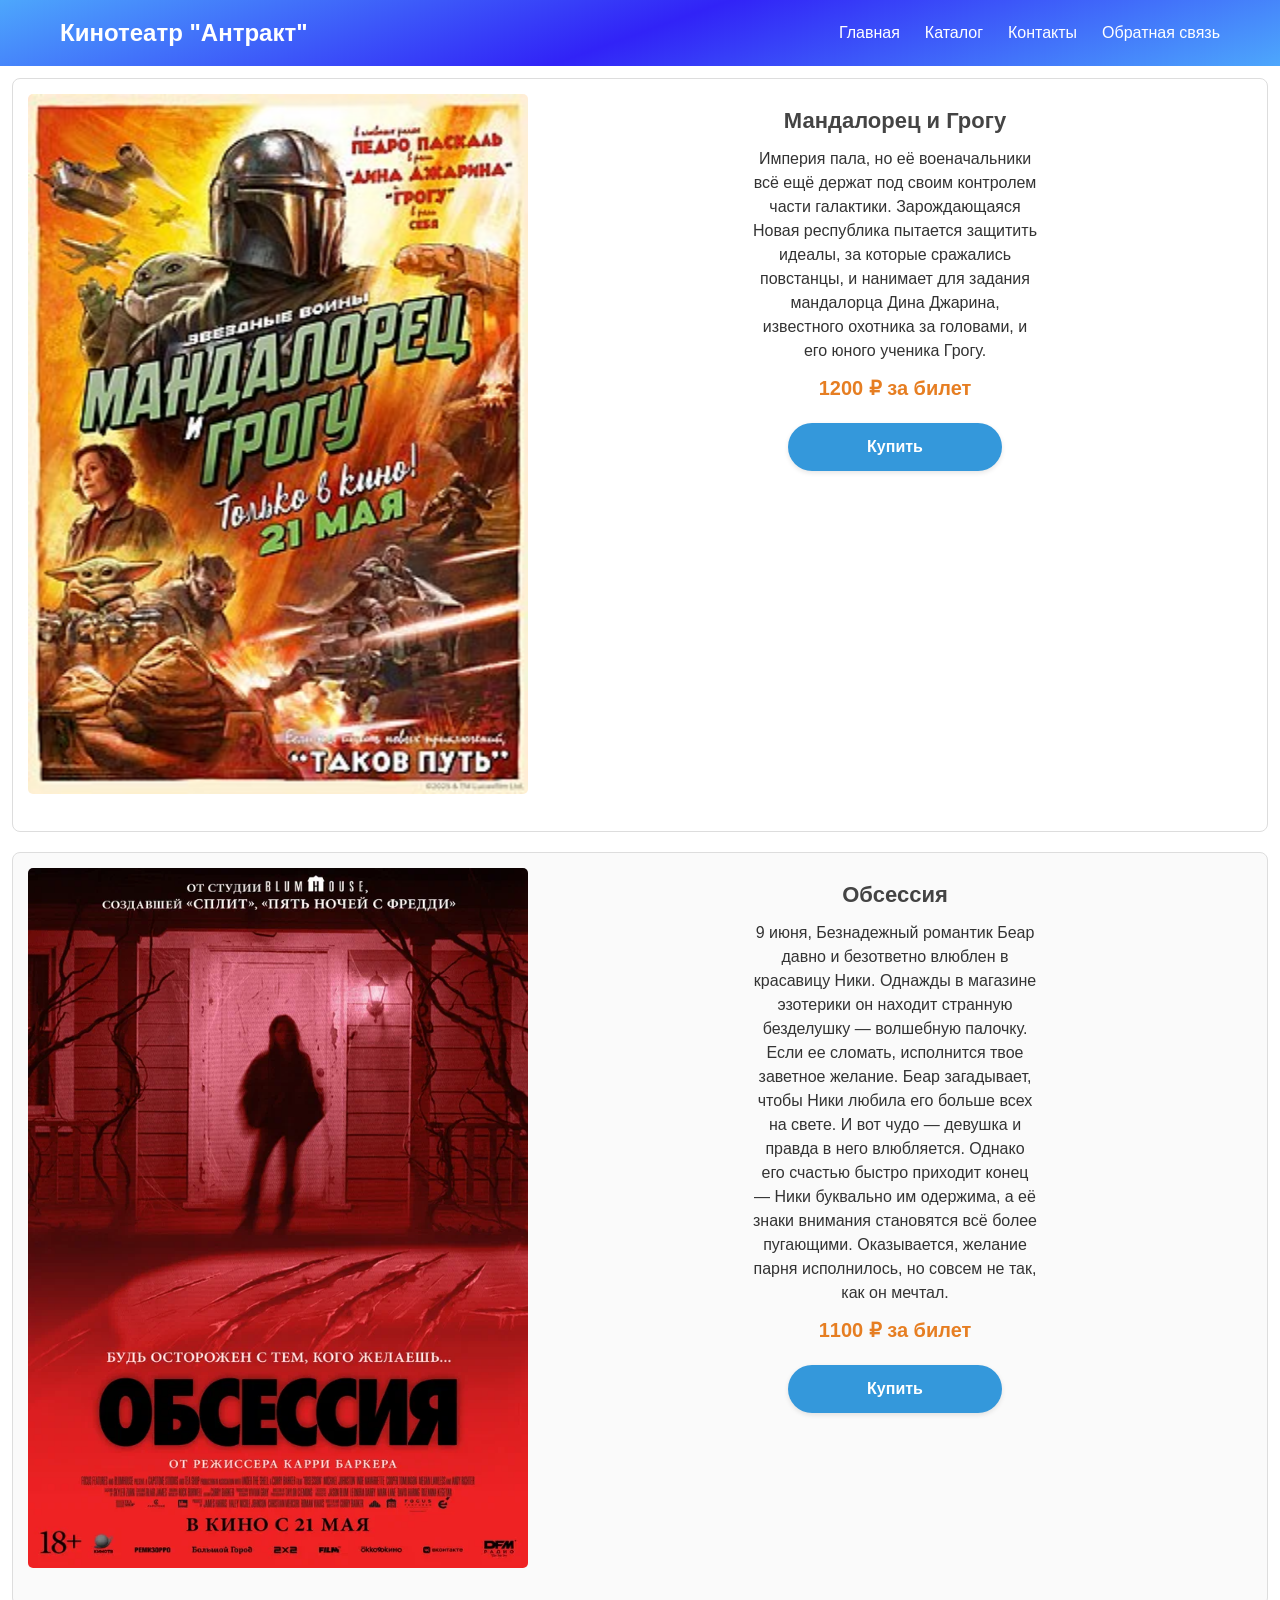
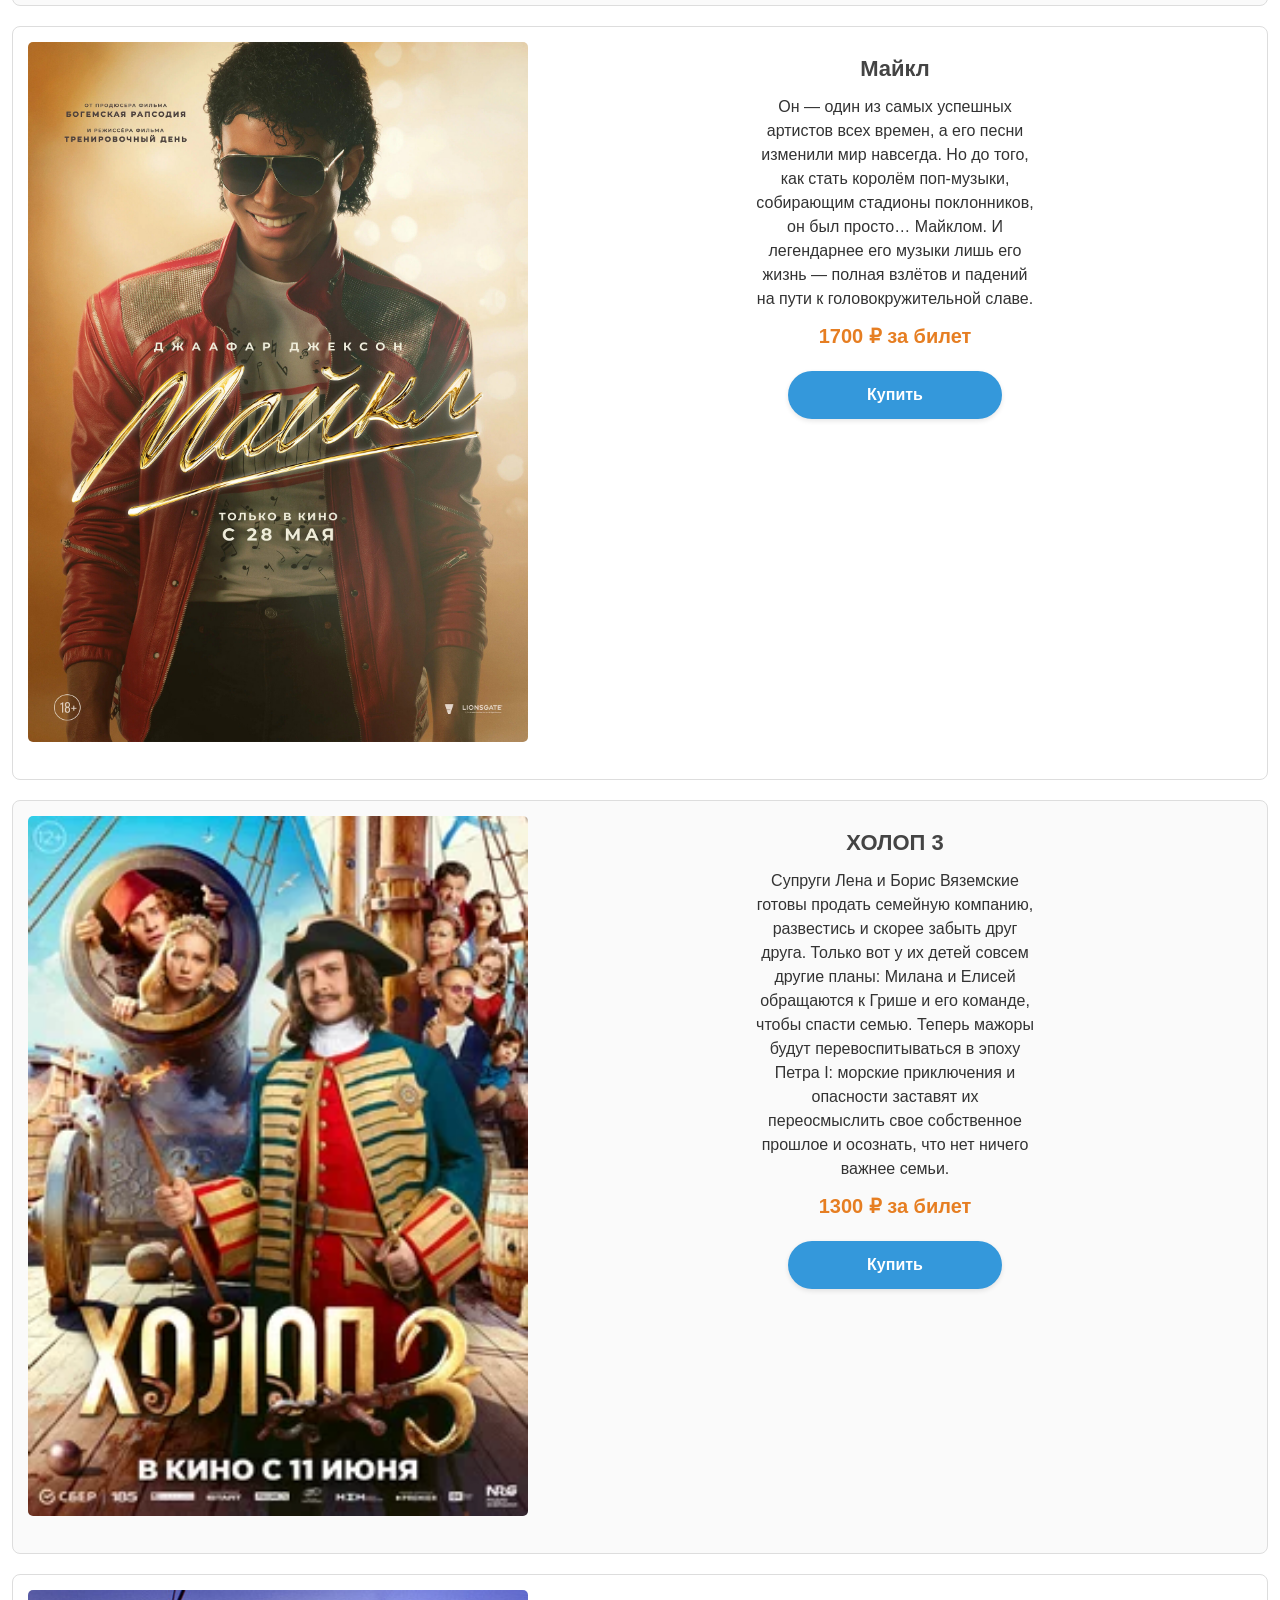
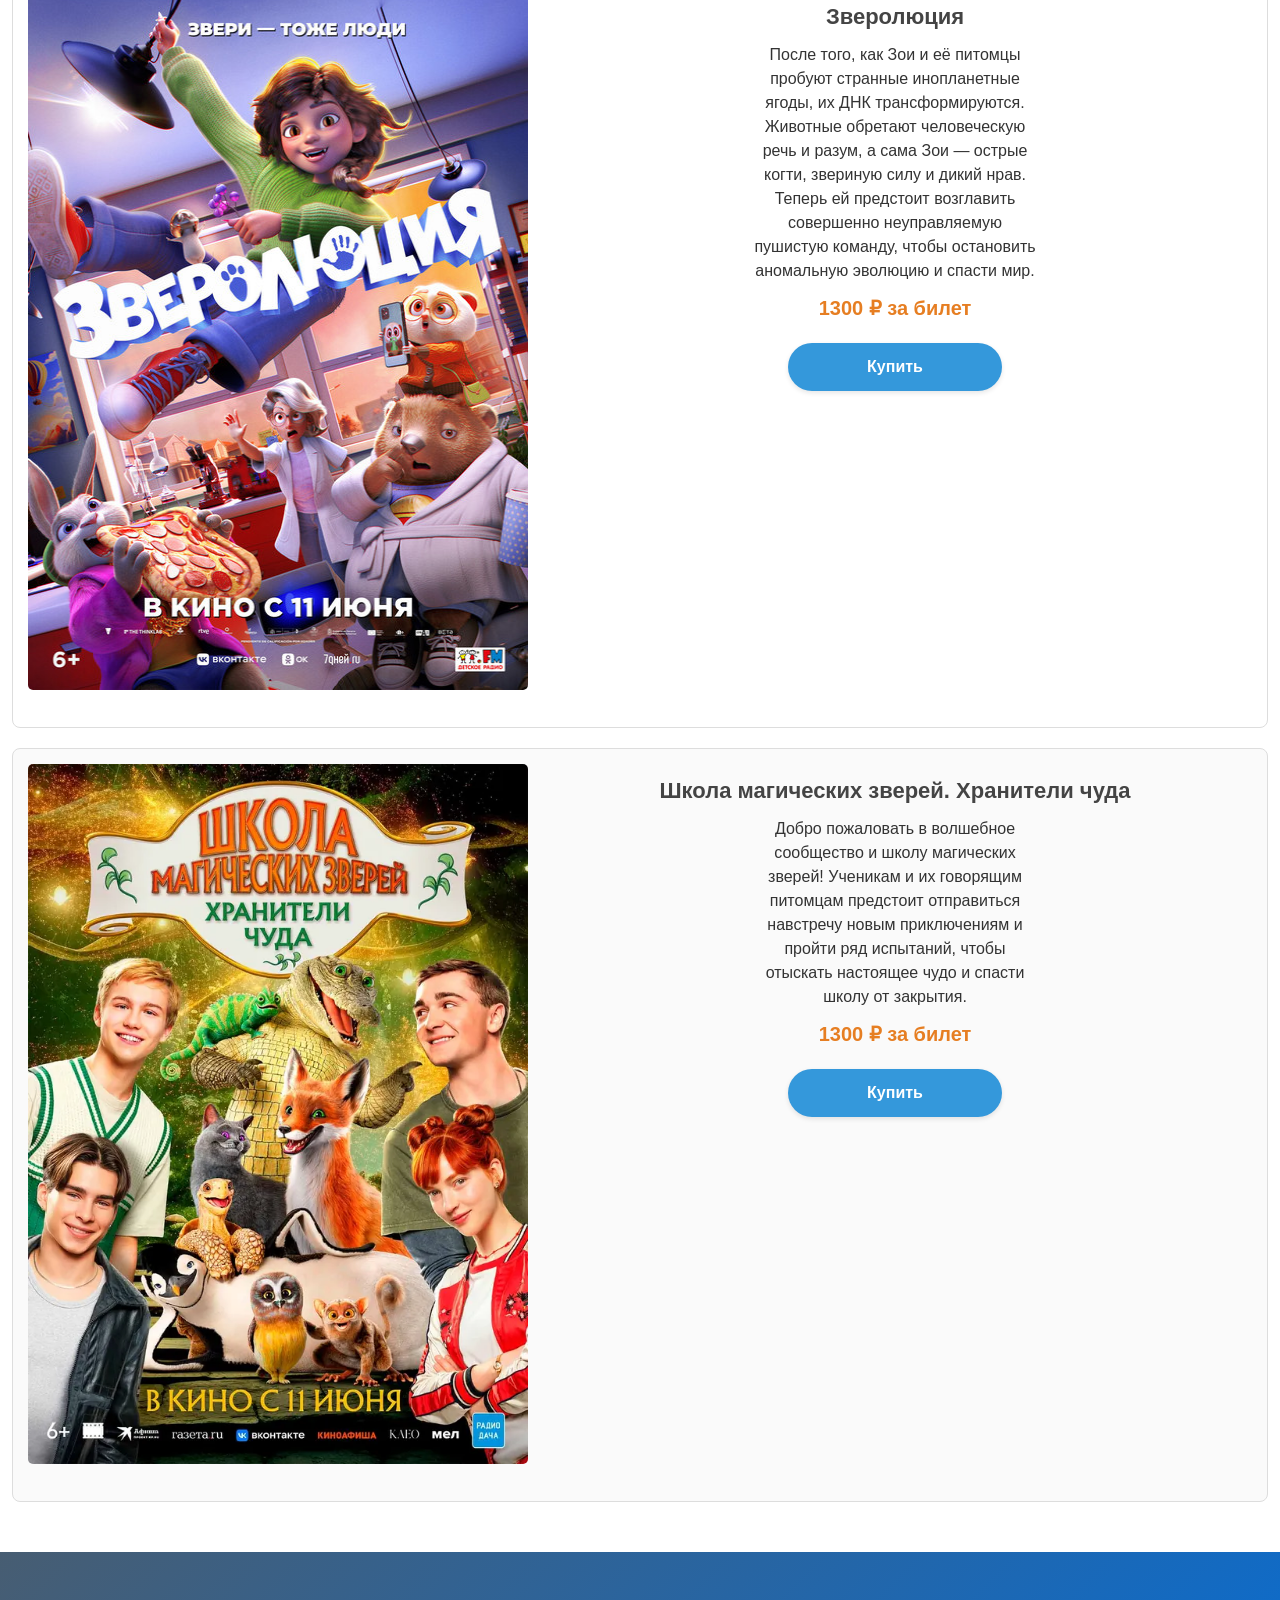
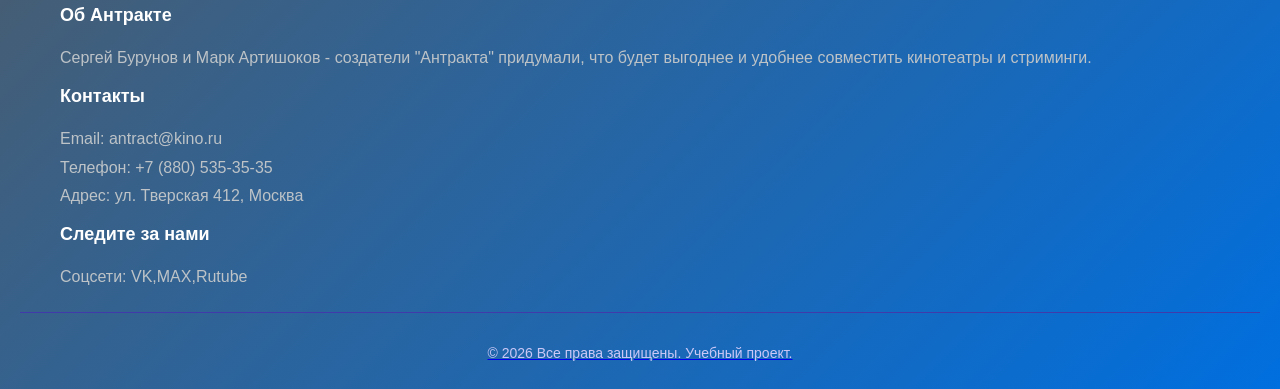
==== commit fda64e84: "ПР-4-1-Дополнение" ====
--- a/catalogue.html
+++ b/catalogue.html
@@ -19,7 +19,6 @@
                 </ul>
             </nav>
         </div>
-        <h1>Каталог фильмов</h1>
     </header>
 
     <main>
@@ -30,9 +29,9 @@
                 </div>
                 <div class="card-content">
                     <h3>Мандалорец и Грогу</h3>
-                    <p>Империя пала, но её военачальники всё ещё держат под своим контролем части галактики. Зарождающаяся Новая <br> Республика пытается защитить идеалы, за которые сражались повстанцы, и нанимает для задания мандалорца Дина <br> Джарина, известного охотника за головами, и его юного ученика Грогу.</p>
+                    <p>Империя пала, но её военачальники всё ещё держат под своим контролем части галактики. Зарождающаяся Новая республика пытается защитить идеалы, за которые сражались повстанцы, и нанимает для задания мандалорца Дина Джарина, известного охотника за головами, и его юного ученика Грогу.</p>
                     <div class="price">1200 ₽ за билет</div>
-                    <a href="#">Подробнее</a>
+                    <a class="button">Купить</a>
                 </div>
             </div>
             
@@ -44,7 +43,7 @@
                     <h3>Обcессия</h3>
                     <p>9 июня, Безнадежный романтик Беар давно и безответно влюблен в красавицу Ники. Однажды в магазине эзотерики он находит странную безделушку — волшебную палочку. Если ее сломать, исполнится твое заветное желание. Беар загадывает, чтобы Ники любила его больше всех на свете. И вот чудо — девушка и правда в него влюбляется. Однако его счастью быстро приходит конец — Ники буквально им одержима, а её знаки внимания становятся всё более пугающими. Оказывается, желание парня исполнилось, но совсем не так, как он мечтал.</p>
                     <div class="price">1100 ₽ за билет</div>
-                    <a href="#">Подробнее</a>
+                    <a class="button">Купить</a>
                 </div>
             </div>
             <div class="product-card">
@@ -55,7 +54,7 @@
                     <h3>Майкл</h3>
                     <p>Он — один из самых успешных артистов всех времен, а его песни изменили мир навсегда. Но до того, как стать королём поп-музыки, собирающим стадионы поклонников, он был просто… Майклом. И легендарнее его музыки лишь его жизнь — полная взлётов и падений на пути к головокружительной славе.</p>
                     <div class="price">1700 ₽ за билет</div>
-                    <a href="#">Подробнее</a>
+                    <a class="button">Купить</a>
                 </div>
             </div>
             <div class="product-card">
@@ -66,7 +65,7 @@
                     <h3>ХОЛОП 3</h3>
                     <p>Супруги Лена и Борис Вяземские готовы продать семейную компанию, развестись и скорее забыть друг друга. Только вот у их детей совсем другие планы: Милана и Елисей обращаются к Грише и его команде, чтобы спасти семью. Теперь мажоры будут перевоспитываться в эпоху Петра I: морские приключения и опасности заставят их переосмыслить свое собственное прошлое и осознать, что нет ничего важнее семьи.</p>
                     <div class="price">1300 ₽ за билет</div>
-                    <a href="#">Подробнее</a>
+                    <a class="button">Купить</a>
                 </div>
             </div>
             <div class="product-card">
@@ -77,7 +76,7 @@
                     <h3>Зверолюция</h3>
                     <p>После того, как Зои и её питомцы пробуют странные инопланетные ягоды, их ДНК трансформируются. Животные обретают человеческую речь и разум, а сама Зои — острые когти, звериную силу и дикий нрав. Теперь ей предстоит возглавить совершенно неуправляемую пушистую команду, чтобы остановить аномальную эволюцию и спасти мир.</p>
                     <div class="price">1300 ₽ за билет</div>
-                    <a href="#">Подробнее</a>
+                    <a class="button">Купить</a>
                 </div>
             </div>
             <div class="product-card">
@@ -88,7 +87,7 @@
                     <h3>Школа магических зверей. Хранители чуда</h3>
                     <p>Добро пожаловать в волшебное сообщество и школу магических зверей! Ученикам и их говорящим питомцам предстоит отправиться навстречу новым приключениям и пройти ряд испытаний, чтобы отыскать настоящее чудо и спасти школу от закрытия.</p>
                     <div class="price">1300 ₽ за билет</div>
-                    <a href="#">Подробнее</a>
+                    <a class="button">Купить</a>
                 </div>
             </div>
         </article>
--- a/css/style.css
+++ b/css/style.css
@@ -52,7 +52,7 @@
 /* Шапка сайта */
 
 header {
-    background-color: #2d4f70;
+    background: linear-gradient(160deg, #4da7fc 0%, #3123f7 50%, #4da7fc 100%);
     padding: 15px 20px;
     position: sticky;
     top: 0;
@@ -113,8 +113,14 @@
     font-size: 16px;
     transition: all 0.25s ease;
     box-shadow: 0 2px 5px rgba(0, 0, 0, 0.1);
-}
-
+    margin-top: 10px;
+    cursor: pointer;
+}
+
+.card-content .btn, .card-content button, .card-content .button {
+    width: 30%;
+    align-self: center;
+}
 
 .btn:hover, button:hover, .button:hover{
     background-color: #2980b9;
@@ -129,8 +135,7 @@
 /* Карточки товаров/услуг  */
 .product-card{
     display: flex;
-    flex-direction: column;
-    height: 100%;
+    flex-direction: row;
     background-color: #f9f9f9;
     border: 1px solid #dddddd;
     border-radius: 8px;
@@ -138,6 +143,7 @@
     margin-bottom: 20px;
     text-align: center;
     transition: transform 0.2s, box-shadow 0.2s;
+    gap: 10px;
 }
 
 .product-card .card-content {
@@ -190,14 +196,20 @@
     margin: 10px 0;
 }
 
+.card-content p{
+    margin-left: 30%;
+    margin-right: 30%;
+}
+
 /* Преимущества */
 
 .features-grid {
     display: flex;
     justify-content: center;
     flex-wrap: wrap;
-    gap: 30px;
-}
+    gap: 50px;
+}
+
 
 .feature-card {
     flex: 1;
@@ -334,7 +346,9 @@
 }
 
 .hero {
-    background: linear-gradient(135deg, rgba(0,0,0,0.6) 0%, rgba(0,0,0,0.3) 100%), url('https://via.placeholder.com/1920x600?text=Hero+Background');
+
+    background-image: linear-gradient(135deg, #222d8f33 0%, #4034e4c2 100%), url('../img/4529_big_5018.webp');
+    background-repeat: repeat;
     background-size: cover;
     background-position: center;
     padding: 80px 0;
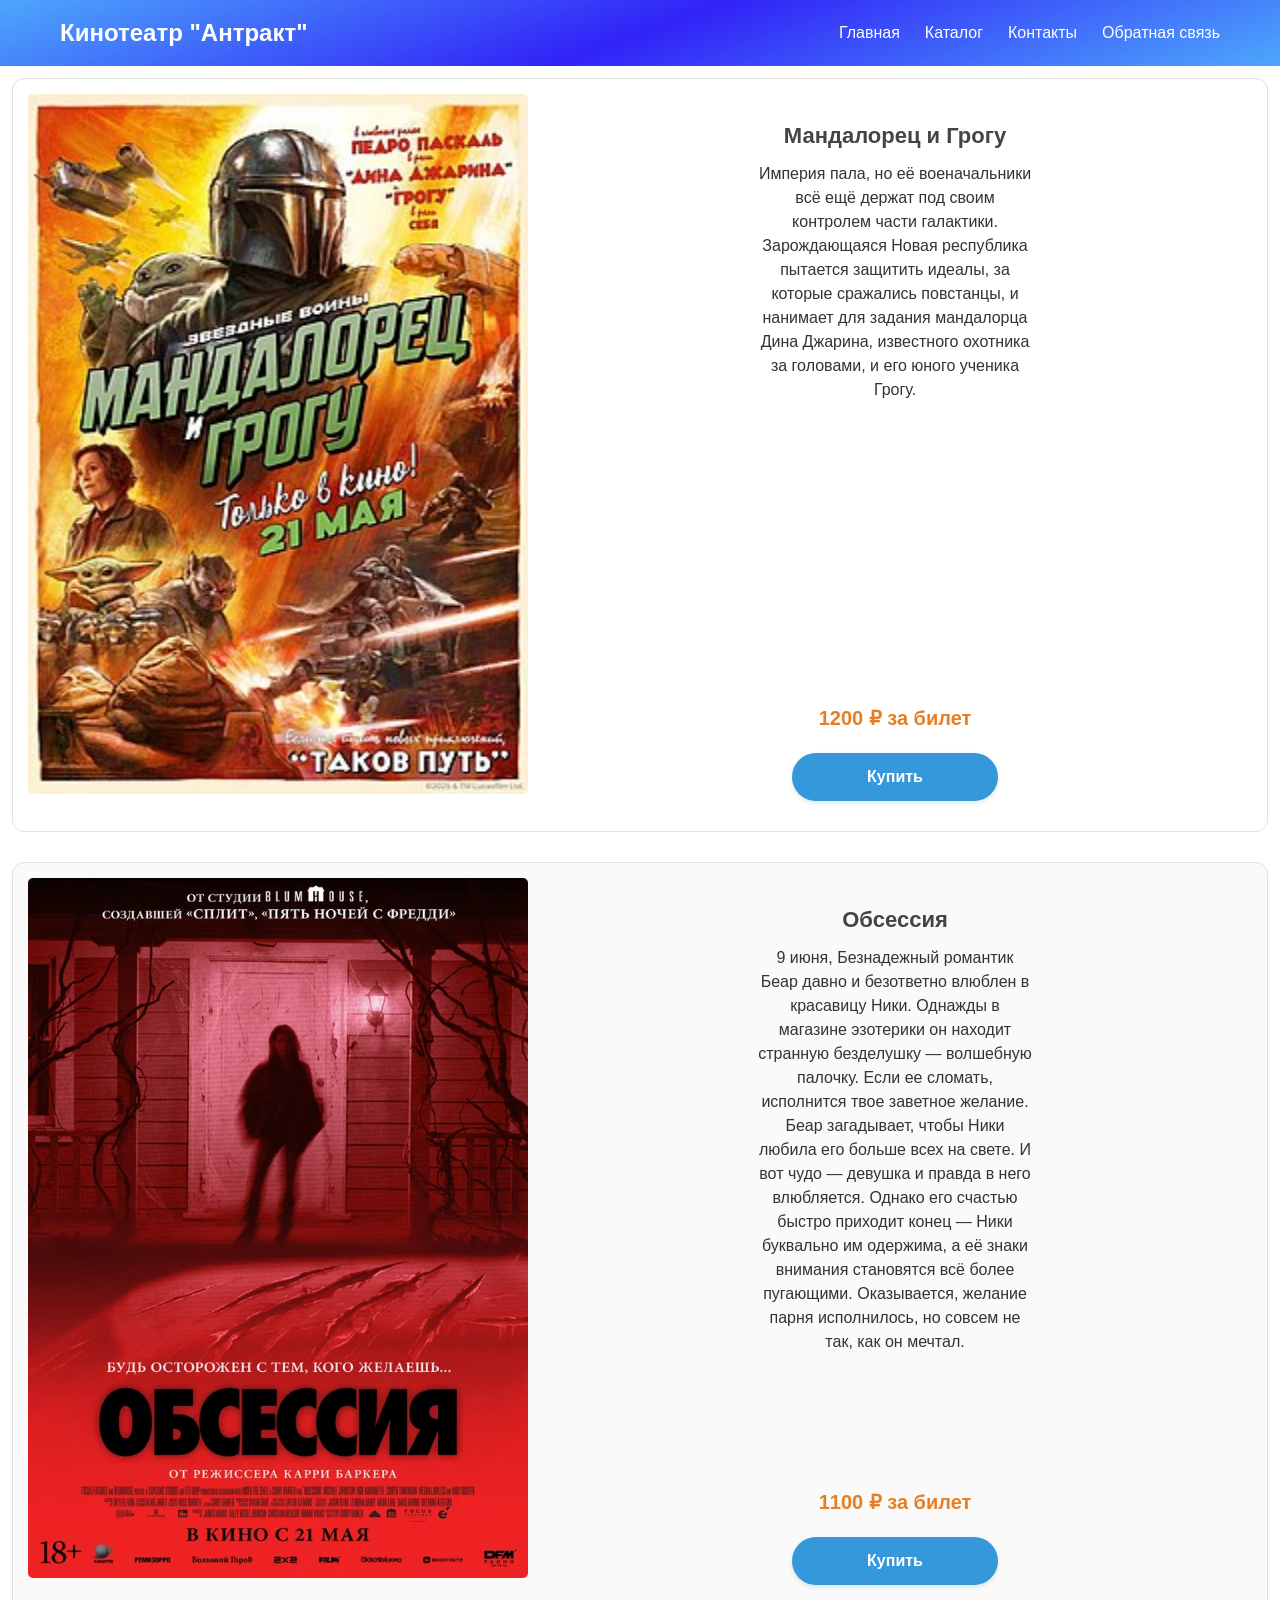
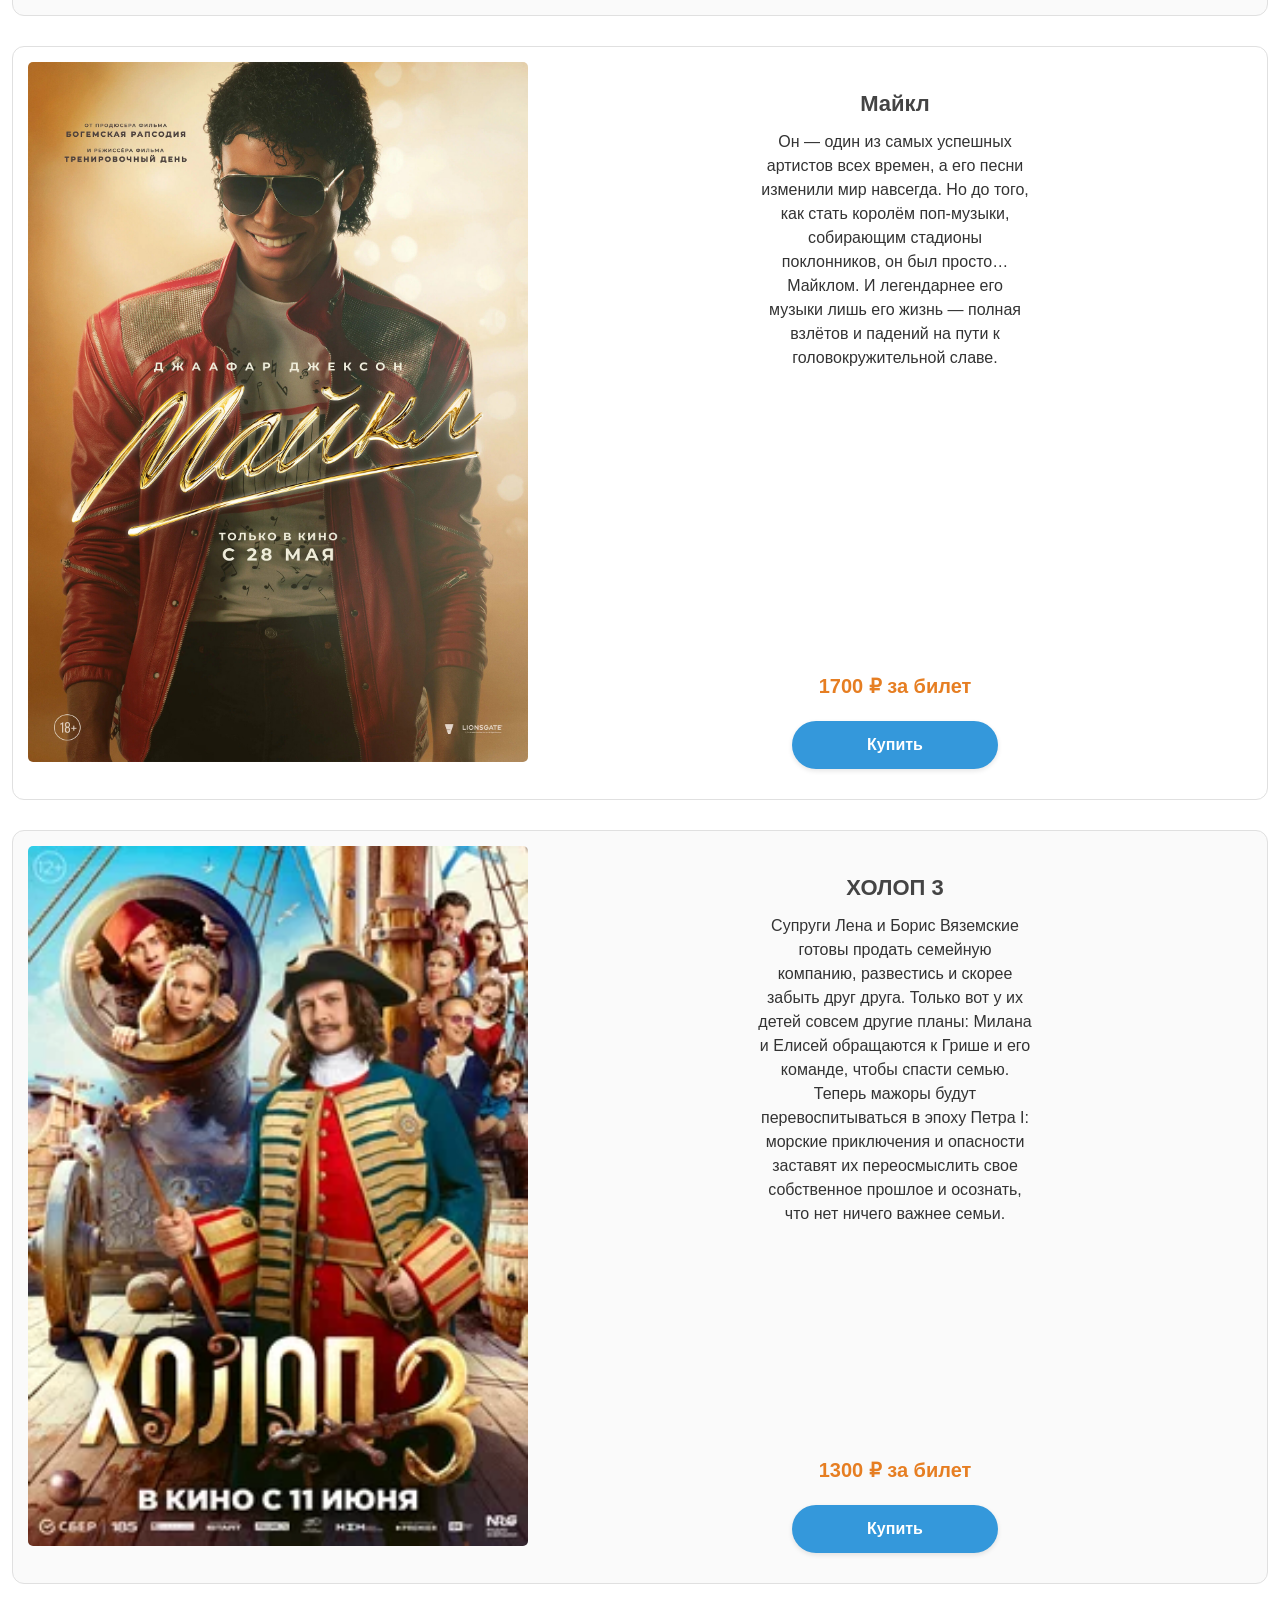
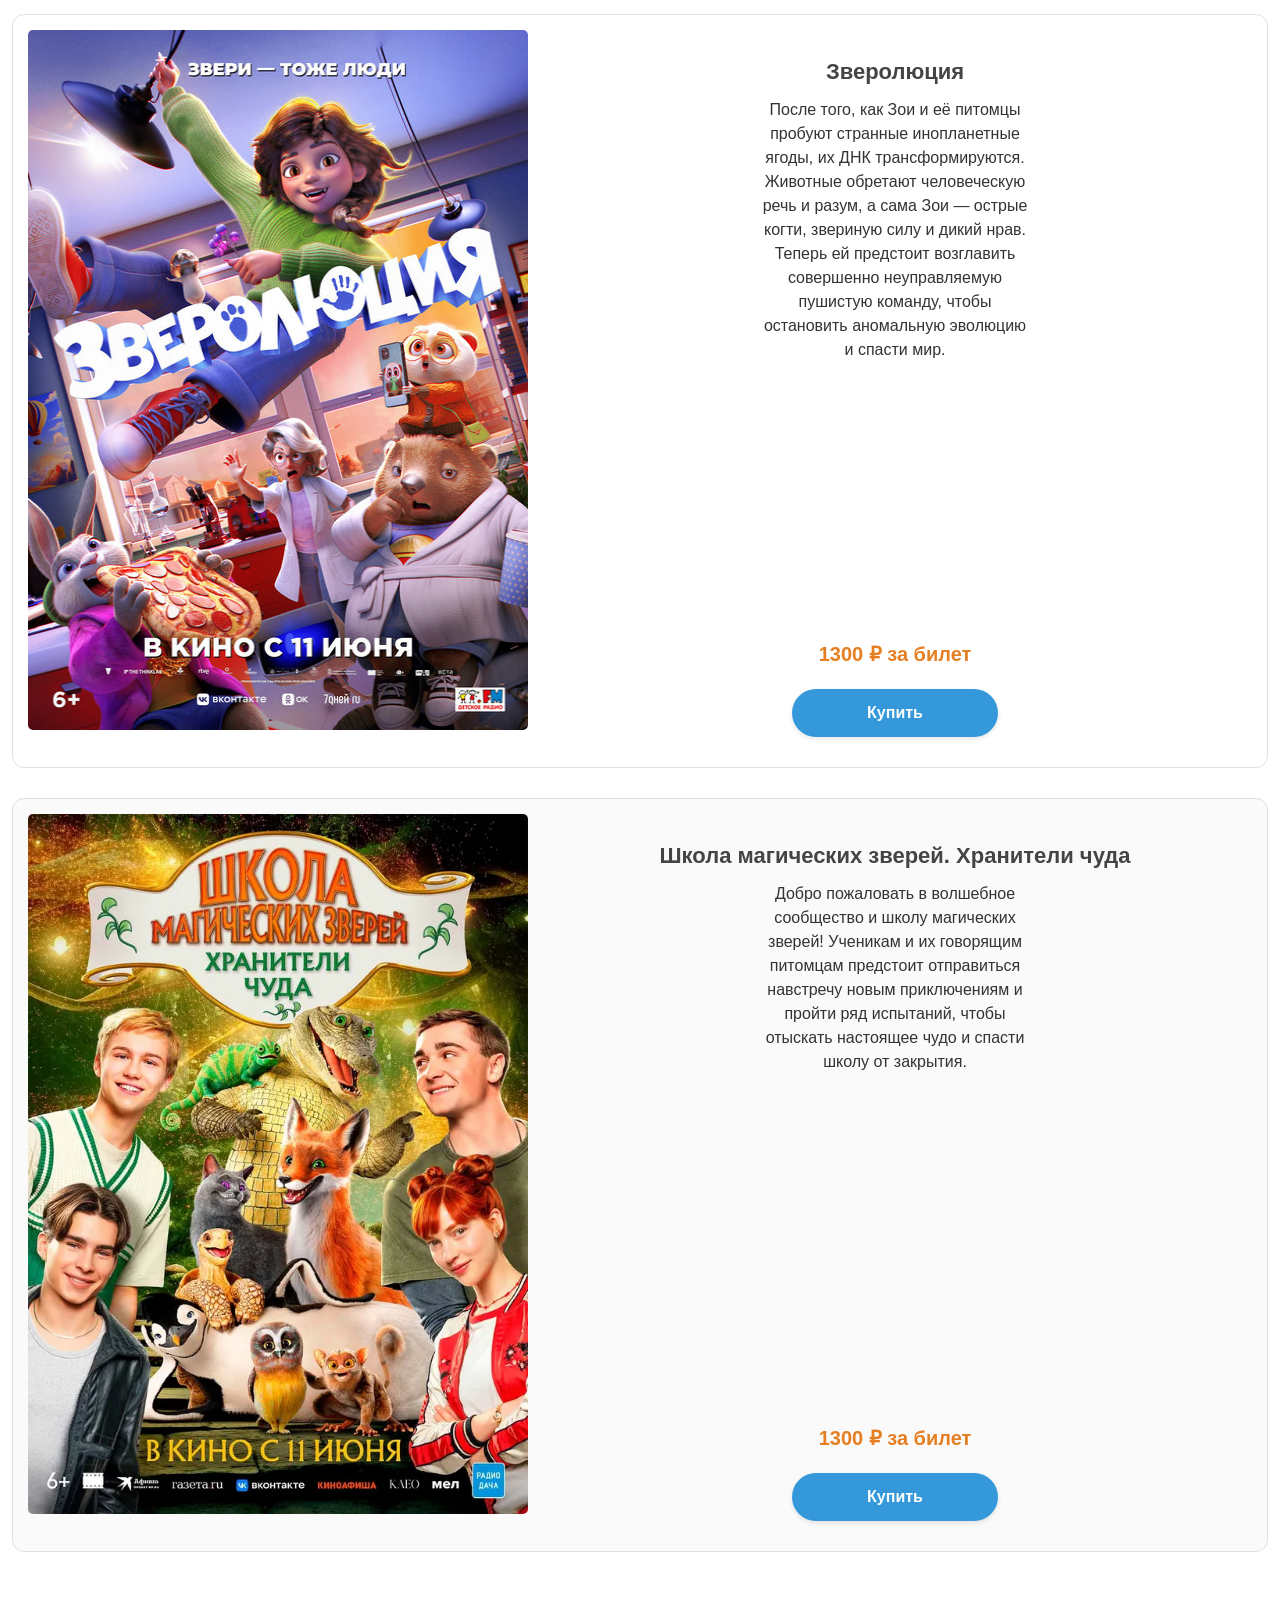
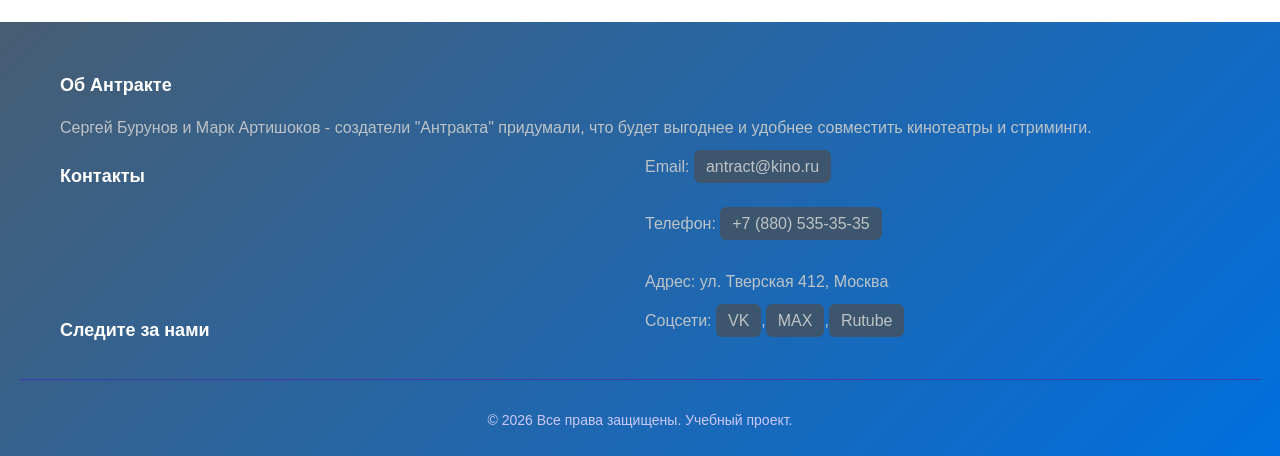
==== commit 2a5fc073: "ПР-5-1 Внедрен Grid для каталога, галереи и соцсетей" ====
--- a/catalogue.html
+++ b/catalogue.html
@@ -23,6 +23,7 @@
 
     <main>
         <article>
+           <div class="cards-grid">
             <div class="product-card">
                 <div>
                     <img class="card-full" src="img/Мандалорец_и_Грогу.jpg" alt="Афиша фильма" width="500px" height="700px">
@@ -90,6 +91,7 @@
                     <a class="button">Купить</a>
                 </div>
             </div>
+           </div>
         </article>
         
     </main>
@@ -101,15 +103,13 @@
                     <h4>Об Антракте</h4>
                     <p>Сергей Бурунов и Марк Артишоков - создатели "Антракта" придумали, что будет выгоднее и удобнее совместить кинотеатры и стриминги.</p>
                 </div>
-                <div>
+                <div class="social-grid">
                     <h4>Контакты</h4>
-                    <p>Email: <a href="mailto:antract@kino.ru">antract@kino.ru</a></p>
-                    <p>Телефон: <a href="tel:+78805353535">+7 (880) 535-35-35</a></p>
-                    <p>Адрес: ул. Тверская 412, Москва</p>
+                    <p>Email: <a href="mailto:antract@kino.ru">antract@kino.ru</a> <br> <br> Телефон: <a href="tel:+78805353535">+7 (880) 535-35-35</a> <br><br> Адрес: ул. Тверская 412, Москва</p>
                 </div>
-                <div>
+                <div class="social-grid">
                     <h4>Следите за нами</h4>
-                    <p>Соцсети: <a href="vk.ru">VK</a>,<a href="max.ru">MAX</a>,<a href="Rutube.ru">Rutube</p>
+                    <p>Соцсети: <a href="vk.ru">VK</a>,<a href="max.ru">MAX</a>,<a href="Rutube.ru">Rutube</a></p>
                 </div>
             </div>
         </div>
--- a/css/style.css
+++ b/css/style.css
@@ -167,6 +167,15 @@
     transform: translateY(-5px);
 }
 
+.card-image {
+    width: 100%;
+    height: 180px;
+    overflow: hidden;
+    border-radius: 5px;
+    display: flex;
+    align-items: center;
+    justify-content: center;
+}
 
 .card-img{
     background-color: #e0e0e0;
@@ -175,6 +184,7 @@
     margin-bottom: 10px;
     transition: transform 0.3s;
     overflow: hidden;
+    
 }
 
 .product-card:hover .card-img {
@@ -260,7 +270,7 @@
 }
 
 .footer-col a:hover {
-    color: #f1c40f;
+    color: #1975ff;
 }
 
 .copyright {
@@ -354,6 +364,7 @@
     padding: 80px 0;
     text-align: center;
     color: white;
+    border-radius: 10px;
 }
 
 .hero h1, .hero p {
@@ -367,3 +378,103 @@
 .hero .btn:hover {
     background-color: #d35400;
 }
+
+.cards-grid {
+    display: grid;
+    grid-template-rows: repeat(auto-fill, minmax(280px, 1fr));
+    gap: 10px;
+}
+
+.product-card{
+    display: flex;
+    flex-direction: row;
+    background-color: #ffffff;
+    border: 1px solid #e0e0e0;
+    border-radius: 12px;
+    overflow: hidden;
+    transition: box-shadow 0.2s;
+}
+
+.product-card:hover {
+    box-shadow: 0 8px 20px rgba(0, 0, 0, 0.1);
+}
+
+.product-card .card-content {
+    flex: 1;
+    display: flex;
+    flex-direction: column;
+    padding: 15px;
+}
+
+.product-card .price {
+    margin-top: auto;
+}
+
+.card-img {
+    height: 180px;
+    background-color: #e0e0e0;
+    display: flex;
+    align-items: center;
+    justify-content: center;
+}
+
+.gallery-grid{
+    display: grid;
+    grid-template-columns: repeat(4, 1fr);
+    grid-auto-rows: 200px;
+    gap: 15px;
+}
+
+.gallery-item {
+    background-color: #3498db;
+    color: white;
+    display: flex;
+    align-items: center;
+    justify-content: center;
+    border-radius: 8px;
+    font-size: 18px;
+    font-weight: bold;
+    overflow: hidden;
+}
+
+.gallery-item img {
+    width: 100%;
+    height: 100%;
+    object-fit: cover;
+}
+
+.gallery-item-1 {
+    grid-column: span 2;
+    grid-row: span 2;
+    background-color: #e74c3c;
+}
+
+.gallery-item-3 {
+    grid-column: span 2;
+    background-color: #2ecc71;
+}
+
+.gallery-item-5 {
+    grid-row: span 2;
+    background-color: #f39c12;
+}
+
+.social-grid {
+    display: grid;
+    grid-template-columns: repeat(2, 1fr);
+    gap: 10px;
+    margin-top: 10px;
+}
+
+.social-grid a {
+    background-color: #3d566e;
+    padding: 8px 12px;
+    text-align: center;
+    border-radius: 6px;
+    transition: background-color 0.2s;
+}
+
+.social-grid a:hover {
+    background-color: #1975ff;
+    color: #2c3e50;
+}
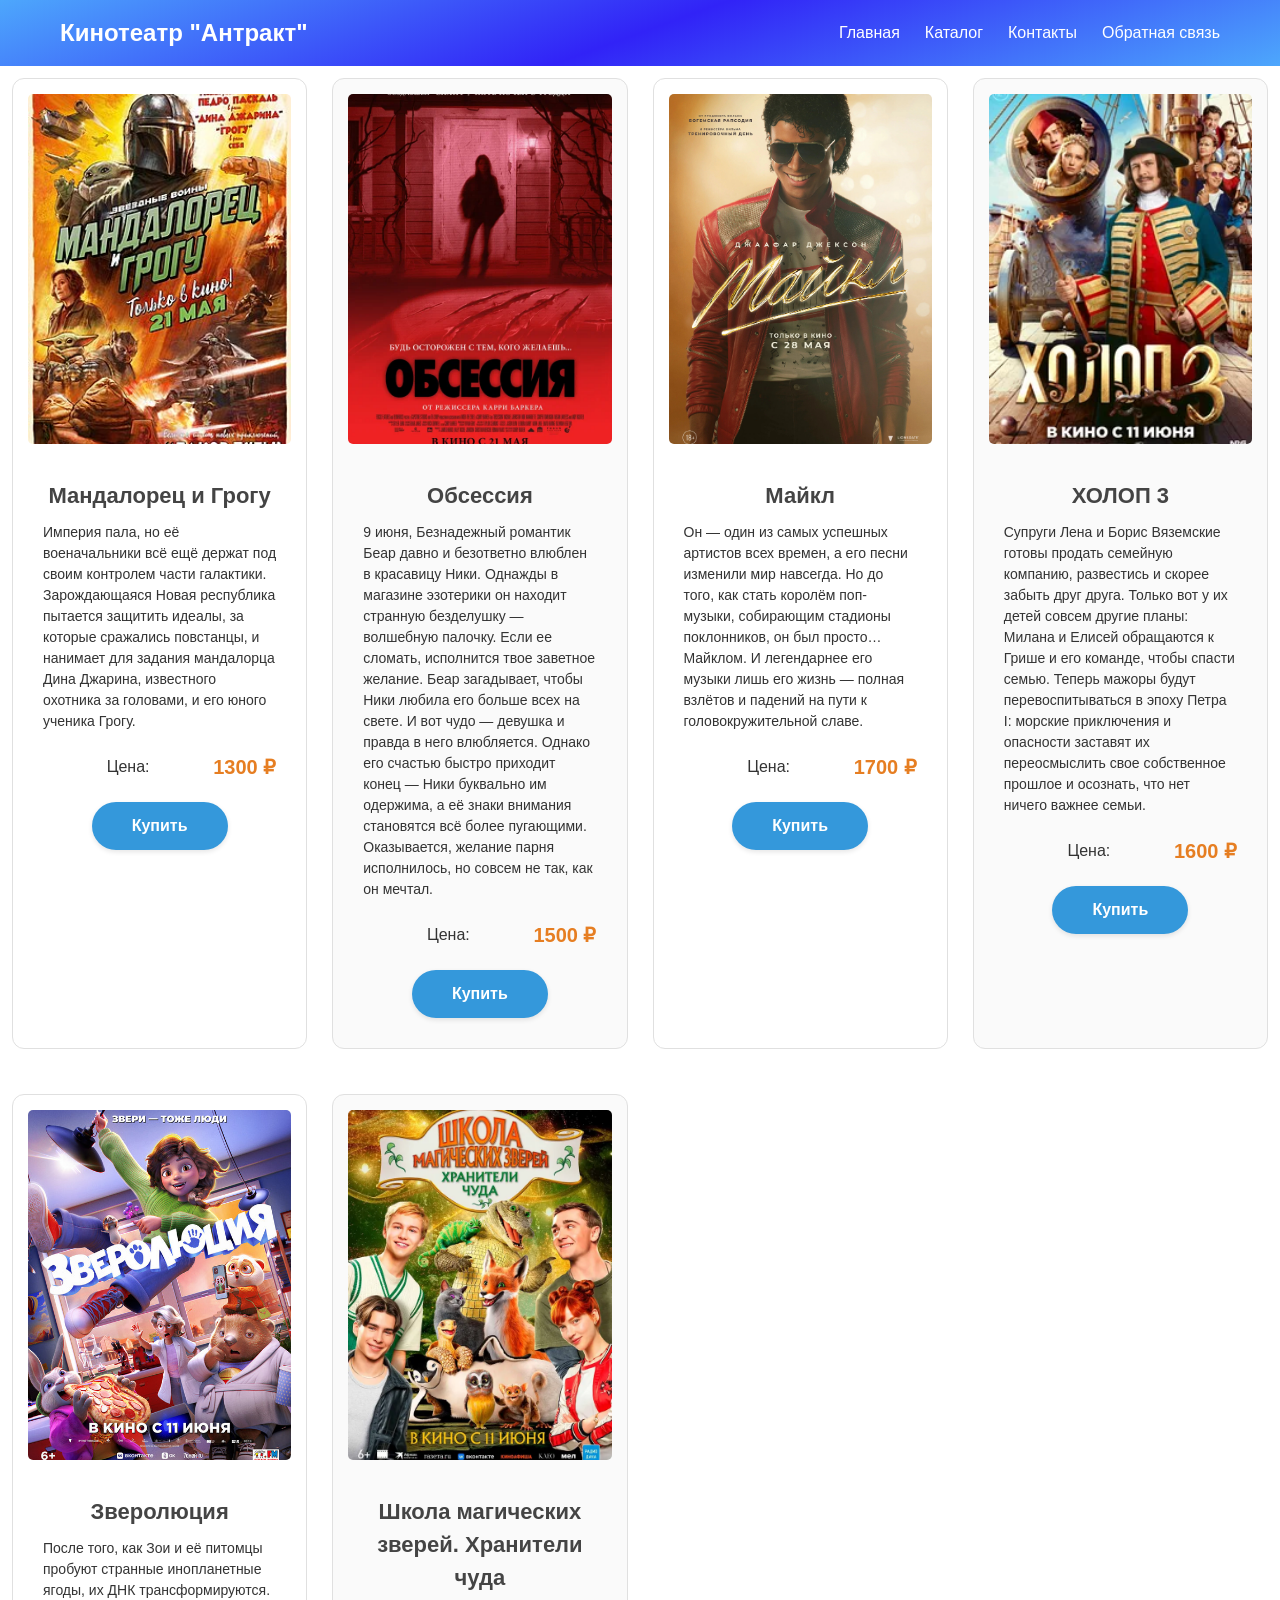
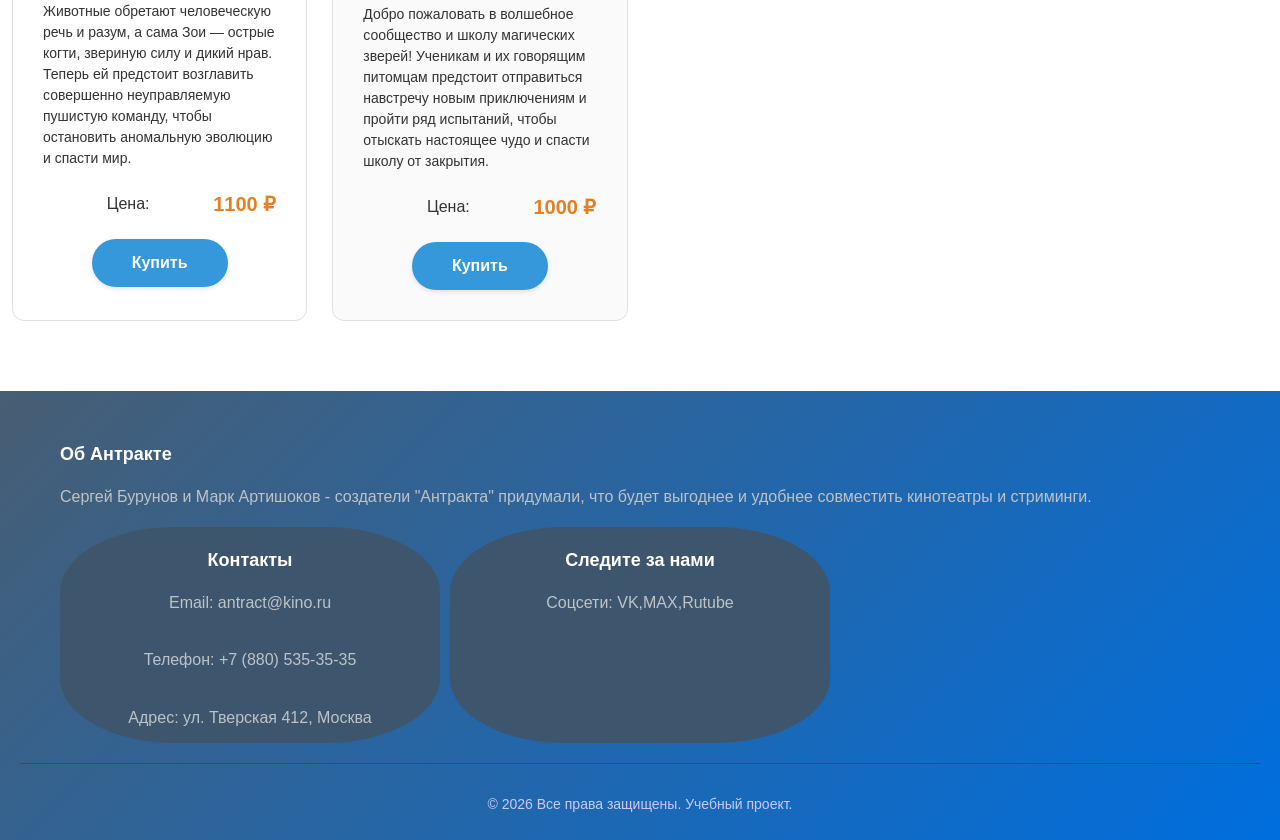
==== commit 7e731de5: "ПР-5 ДОДЕЛКА" ====
--- a/catalogue.html
+++ b/catalogue.html
@@ -26,68 +26,86 @@
            <div class="cards-grid">
             <div class="product-card">
                 <div>
-                    <img class="card-full" src="img/Мандалорец_и_Грогу.jpg" alt="Афиша фильма" width="500px" height="700px">
+                    <img class="card-full" src="img/Мандалорец_и_Грогу.jpg" alt="Афиша фильма">
                 </div>
                 <div class="card-content">
                     <h3>Мандалорец и Грогу</h3>
                     <p>Империя пала, но её военачальники всё ещё держат под своим контролем части галактики. Зарождающаяся Новая республика пытается защитить идеалы, за которые сражались повстанцы, и нанимает для задания мандалорца Дина Джарина, известного охотника за головами, и его юного ученика Грогу.</p>
-                    <div class="price">1200 ₽ за билет</div>
+                    <div class="product-details">
+                        <span class="label">Цена:</span>
+                        <span class="price">1300 ₽</span>
+                    </div>                    
                     <a class="button">Купить</a>
                 </div>
             </div>
             
             <div class="product-card">
                 <div>
-                    <img class="card-full" src="img/600x900.webp" alt="Афиша фильма" width="500px" height="700px">
+                    <img class="card-full" src="img/600x900.webp" alt="Афиша фильма">
                 </div>
                 <div class="card-content">
                     <h3>Обcессия</h3>
                     <p>9 июня, Безнадежный романтик Беар давно и безответно влюблен в красавицу Ники. Однажды в магазине эзотерики он находит странную безделушку — волшебную палочку. Если ее сломать, исполнится твое заветное желание. Беар загадывает, чтобы Ники любила его больше всех на свете. И вот чудо — девушка и правда в него влюбляется. Однако его счастью быстро приходит конец — Ники буквально им одержима, а её знаки внимания становятся всё более пугающими. Оказывается, желание парня исполнилось, но совсем не так, как он мечтал.</p>
-                    <div class="price">1100 ₽ за билет</div>
+                    <div class="product-details">
+                        <span class="label">Цена:</span>
+                        <span class="price">1500 ₽</span>
+                    </div>                    
                     <a class="button">Купить</a>
                 </div>
             </div>
             <div class="product-card">
                 <div>
-                    <img class="card-full" src="img/Michael_(2026_film)_poster.jpg" alt="Афиша фильма" width="500px" height="700px">
+                    <img class="card-full" src="img/Michael_(2026_film)_poster.jpg" alt="Афиша фильма">
                 </div>
                 <div class="card-content">
                     <h3>Майкл</h3>
                     <p>Он — один из самых успешных артистов всех времен, а его песни изменили мир навсегда. Но до того, как стать королём поп-музыки, собирающим стадионы поклонников, он был просто… Майклом. И легендарнее его музыки лишь его жизнь — полная взлётов и падений на пути к головокружительной славе.</p>
-                    <div class="price">1700 ₽ за билет</div>
+                    <div class="product-details">
+                        <span class="label">Цена:</span>
+                        <span class="price">1700 ₽</span>
+                    </div>                    
                     <a class="button">Купить</a>
                 </div>
             </div>
             <div class="product-card">
                 <div>
-                    <img class="card-full" src="img/220x330.webp" alt="Афиша фильма" width="500px" height="700px">
+                    <img class="card-full" src="img/220x330.webp" alt="Афиша фильма">
                 </div>
                 <div class="card-content">
                     <h3>ХОЛОП 3</h3>
                     <p>Супруги Лена и Борис Вяземские готовы продать семейную компанию, развестись и скорее забыть друг друга. Только вот у их детей совсем другие планы: Милана и Елисей обращаются к Грише и его команде, чтобы спасти семью. Теперь мажоры будут перевоспитываться в эпоху Петра I: морские приключения и опасности заставят их переосмыслить свое собственное прошлое и осознать, что нет ничего важнее семьи.</p>
-                    <div class="price">1300 ₽ за билет</div>
+                    <div class="product-details">
+                        <span class="label">Цена:</span>
+                        <span class="price">1600 ₽</span>
+                    </div>                    
                     <a class="button">Купить</a>
                 </div>
             </div>
             <div class="product-card">
                 <div>
-                    <img class="card-full" src="img/big_1640177.jpg" alt="Афиша фильма" width="500px" height="700px">
+                    <img class="card-full" src="img/big_1640177.jpg" alt="Афиша фильма">
                 </div>
                 <div class="card-content">
                     <h3>Зверолюция</h3>
                     <p>После того, как Зои и её питомцы пробуют странные инопланетные ягоды, их ДНК трансформируются. Животные обретают человеческую речь и разум, а сама Зои — острые когти, звериную силу и дикий нрав. Теперь ей предстоит возглавить совершенно неуправляемую пушистую команду, чтобы остановить аномальную эволюцию и спасти мир.</p>
-                    <div class="price">1300 ₽ за билет</div>
+                    <div class="product-details">
+                        <span class="label">Цена:</span>
+                        <span class="price">1100 ₽</span>
+                    </div>                    
                     <a class="button">Купить</a>
                 </div>
             </div>
             <div class="product-card">
                 <div>
-                    <img class="card-full" src="img/4529_big_5018.webp" alt="Афиша фильма" width="500px" height="700px">
+                    <img class="card-full" src="img/4529_big_5018.webp" alt="Афиша фильма">
                 </div>
                 <div class="card-content">
                     <h3>Школа магических зверей. Хранители чуда</h3>
                     <p>Добро пожаловать в волшебное сообщество и школу магических зверей! Ученикам и их говорящим питомцам предстоит отправиться навстречу новым приключениям и пройти ряд испытаний, чтобы отыскать настоящее чудо и спасти школу от закрытия.</p>
-                    <div class="price">1300 ₽ за билет</div>
+                    <div class="product-details">
+                        <span class="label">Цена:</span>
+                        <span class="price">1000 ₽</span>
+                    </div>                    
                     <a class="button">Купить</a>
                 </div>
             </div>
@@ -103,13 +121,15 @@
                     <h4>Об Антракте</h4>
                     <p>Сергей Бурунов и Марк Артишоков - создатели "Антракта" придумали, что будет выгоднее и удобнее совместить кинотеатры и стриминги.</p>
                 </div>
-                <div class="social-grid">
-                    <h4>Контакты</h4>
-                    <p>Email: <a href="mailto:antract@kino.ru">antract@kino.ru</a> <br> <br> Телефон: <a href="tel:+78805353535">+7 (880) 535-35-35</a> <br><br> Адрес: ул. Тверская 412, Москва</p>
-                </div>
-                <div class="social-grid">
-                    <h4>Следите за нами</h4>
-                    <p>Соцсети: <a href="vk.ru">VK</a>,<a href="max.ru">MAX</a>,<a href="Rutube.ru">Rutube</a></p>
+                <div class="social-links">
+                    <div class="social-icon">
+                        <h4>Контакты</h4>
+                        <p>Email: <a href="mailto:antract@kino.ru">antract@kino.ru</a> <br> <br> Телефон: <a href="tel:+78805353535">+7 (880) 535-35-35</a> <br><br> Адрес: ул. Тверская 412, Москва</p>
+                    </div>
+                    <div class="social-icon">
+                        <h4>Следите за нами</h4>
+                        <p>Соцсети: <a href="vk.ru">VK</a>,<a href="max.ru">MAX</a>,<a href="Rutube.ru">Rutube</a></p>
+                    </div>
                 </div>
             </div>
         </div>
--- a/css/style.css
+++ b/css/style.css
@@ -118,7 +118,8 @@
 }
 
 .card-content .btn, .card-content button, .card-content .button {
-    width: 30%;
+    width: auto;
+    padding: 12px 40px;
     align-self: center;
 }
 
@@ -135,7 +136,7 @@
 /* Карточки товаров/услуг  */
 .product-card{
     display: flex;
-    flex-direction: row;
+    flex-direction: column;
     background-color: #f9f9f9;
     border: 1px solid #dddddd;
     border-radius: 8px;
@@ -192,10 +193,13 @@
 }
 
 
-.card-full{
+.card-full {
+    width: 100%;
+    height: 350px;
+    object-fit: cover;
+    border-radius: 5px;
+    display: block;
     background-color: #e0e0e0;
-    border-radius: 5px;
-    margin-bottom: 15px;
 }
 
 .price{
@@ -207,8 +211,9 @@
 }
 
 .card-content p{
-    margin-left: 30%;
-    margin-right: 30%;
+    margin: 0 0 10px 0;
+    font-size: 14px;
+    text-align: left;
 }
 
 /* Преимущества */
@@ -379,15 +384,9 @@
     background-color: #d35400;
 }
 
-.cards-grid {
-    display: grid;
-    grid-template-rows: repeat(auto-fill, minmax(280px, 1fr));
-    gap: 10px;
-}
-
 .product-card{
     display: flex;
-    flex-direction: row;
+    flex-direction: column;
     background-color: #ffffff;
     border: 1px solid #e0e0e0;
     border-radius: 12px;
@@ -477,4 +476,208 @@
 .social-grid a:hover {
     background-color: #1975ff;
     color: #2c3e50;
+}
+
+/* Основной макет главной страницы через grid-areas */
+.page-layout {
+    display: grid;
+    grid-template-areas:
+        "hero hero"
+        "features features"
+        "popular sidebar"
+        "gallery gallery";
+    grid-template-columns: 2fr 1fr;
+    gap: 40px;
+}
+
+.hero-section { grid-area: hero; }
+.features-section { grid-area: features; }
+.popular-section { grid-area: popular; grid-column: 1 / -1; }
+.sidebar-section { grid-area: sidebar; margin: 0; }
+.gallery-section { grid-area: gallery; }
+
+@media (max-width: 768px) {
+    .page-layout {
+        grid-template-areas:
+            "hero"
+            "features"
+            "popular"
+            "sidebar"
+            "gallery";
+        grid-template-columns: 1fr;
+    }
+}
+
+/* Вложенная сетка внутри карточки */
+.product-details {
+    display: grid;
+    grid-template-columns: 1fr auto;
+    align-items: center;
+    margin: 10px 0;
+}
+
+.product-details .price {
+    margin: 0;
+    text-align: right;
+}
+
+.social-links {
+    display: grid;
+    grid-template-columns: repeat(4, 1fr);
+    gap: 15px;
+    margin-top: 15px;
+}
+
+.social-icon {
+    background-color: #3d566e;
+    padding: 10px;
+    text-align: center;
+    border-radius: 50%;
+    transition: all 0.2s;
+}
+
+.pinterest-grid {
+    display: grid;
+    grid-template-columns: repeat(auto-fill, minmax(200px, 1fr));
+    grid-auto-rows: 10px;
+    gap: 15px;
+}
+
+.pinterest-item {
+    background-color: #3498db;
+    border-radius: 8px;
+    padding: 15px;
+    color: white;
+    grid-row-end: span 20;
+    overflow: hidden;
+}
+
+.social-links {
+    display: grid;
+    grid-template-columns: repeat(3, 1fr);
+    gap: 10px;
+    margin-top: 15px;
+}
+
+.social-icon {
+    background-color: #3d566e;
+    padding: 10px;
+    text-align: center;
+    border-radius: 30%;
+    transition: all 0.2s;
+}
+.social-icon:hover{
+    background-color: #1975ff;
+}
+ 
+.social-icon a:hover {
+    color: white;
+}
+
+.gallery-card {
+    display: flex;
+    flex-direction: column;
+    align-items: center;
+    text-align: center;
+}
+
+.gallery-grid {
+    display: grid;
+    grid-template-columns: repeat(3, 1fr);
+    gap: 20px;
+}
+
+.cards-grid {
+    display: grid;
+    grid-template-columns: repeat(auto-fit, minmax(280px, 1fr));
+    gap: 25px;
+}
+
+.reviews {
+    padding: 40px 0;
+    grid-column: 1 / -1;
+}
+
+.reviews-grid {
+    display: grid;
+    grid-template-columns: repeat(auto-fit, minmax(300px, 1fr));
+    gap: 20px;
+}
+
+.review-card {
+    display: grid;
+    grid-template-areas: 
+        "photo rating"
+        "photo text";
+    grid-template-columns: 80px 1fr;
+    grid-template-rows: auto 1fr;
+    gap: 15px;
+    
+    background: #ffffff;
+    padding: 20px;
+    border-radius: 15px;
+    border: 1px solid #eee;
+    box-shadow: 0 4px 6px rgba(0,0,0,0.05);
+    transition: all 0.3s ease;
+    cursor: pointer;
+}
+
+.review-photo { 
+    grid-area: photo; 
+}
+
+.review-rating { 
+    grid-area: rating; 
+    color: #f1c40f; 
+    font-size: 18px;
+    align-self: center;
+}
+
+.review-text { 
+    grid-area: text; 
+}
+
+
+.review-photo img {
+    width: 70px;
+    height: 70px;
+    border-radius: 50%;
+    object-fit: cover;
+    background-color: #ddd; 
+}
+
+
+.review-text p {
+    margin: 0;
+    font-size: 14px;
+    color: #555;
+    line-height: 1.4;
+}
+
+.review-text strong {
+    color: #333;
+    font-size: 16px;
+    display: block;
+    margin-bottom: 5px;
+}
+
+.review-card:hover {
+    transform: translateY(-5px); 
+    box-shadow: 0 10px 20px rgba(0,0,0,0.1);
+    border-color: #3498db;
+}
+
+.review-card:active {
+    transform: scale(0.98); 
+    background-color: #fcfcfc;
+}
+
+
+@media (max-width: 480px) {
+    .review-card {
+        grid-template-areas: 
+            "photo rating"
+            "text text";
+        grid-template-columns: 60px 1fr;
+    }
 }
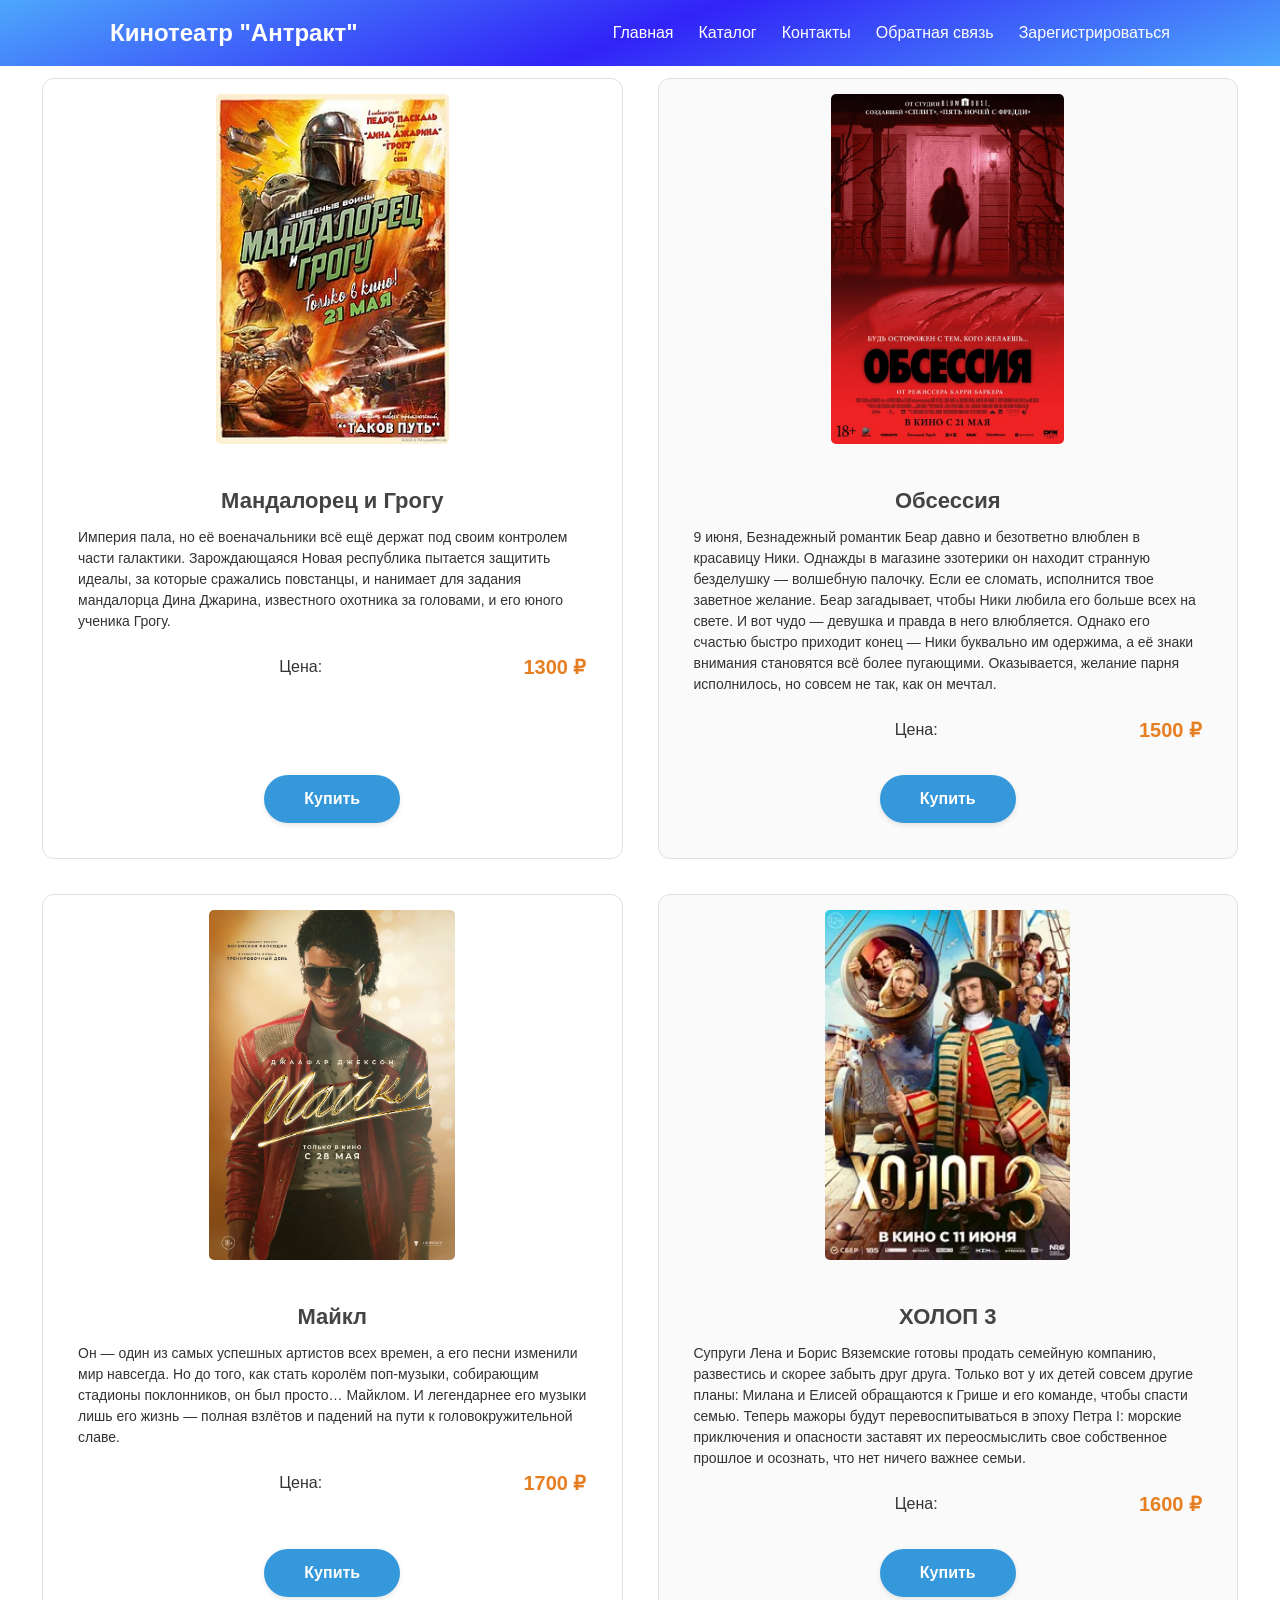
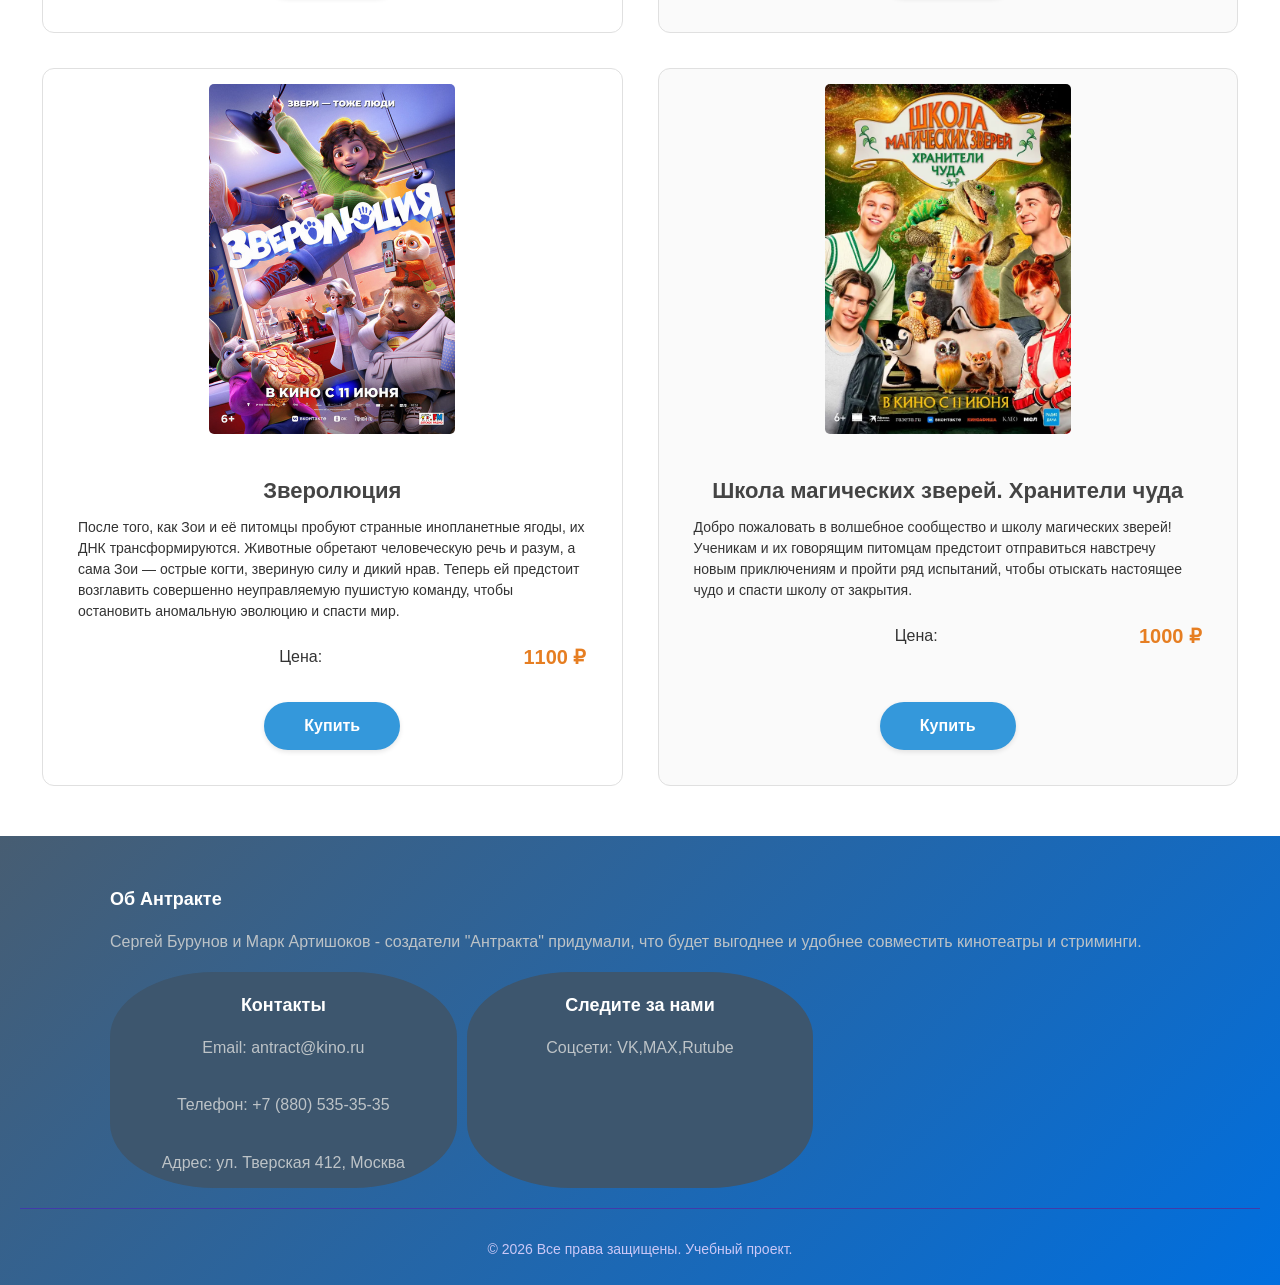
==== commit ca7415bb: "ЧОТА ДЕЛАЮ" ====
--- a/catalogue.html
+++ b/catalogue.html
@@ -16,6 +16,7 @@
                     <li><a href="catalogue.html">Каталог</a></li>
                     <li><a href="contacts.html">Контакты</a></li>
                     <li><a href="feedback.html">Обратная связь</a></li>
+                    <li><a href="signup.html">Зарегистрироваться</a></li>
                 </ul>
             </nav>
         </div>
--- a/css/style.css
+++ b/css/style.css
@@ -332,7 +332,7 @@
     margin-bottom: 8px;
 }
 
-input, textarea, select{
+.forms form input, .forms form textarea, .forms form select{
     width: 100%;
     padding: 10px 15px;
     border: 1px solid #cccccc;
@@ -341,7 +341,7 @@
     transition: border-color 0.3s, box-shadow 0.3s;
 }
 
-input:focus, textarea:focus, select:focus {
+.forms input:focus, .forms form textarea:focus, .forms form select:focus {
     outline: none;
     border-color: #e67e22;
     box-shadow: 0 0 0 3px rgba(230, 126, 34, 0.2);
@@ -386,7 +386,7 @@
 
 .product-card{
     display: flex;
-    flex-direction: column;
+    flex-direction: row;
     background-color: #ffffff;
     border: 1px solid #e0e0e0;
     border-radius: 12px;
@@ -680,4 +680,379 @@
             "text text";
         grid-template-columns: 60px 1fr;
     }
-}+}
+
+.features-section .features-grid {
+    display: grid;
+    gap: 25px;
+    grid-template-columns: 1fr;
+}
+
+@media (min-width: 600px) {
+    .features-section .features-grid {
+        grid-template-columns: repeat(2, 1fr);
+    }
+}
+
+@media (min-width: 1024px) {
+    .features-section .features-grid {
+        grid-template-columns: repeat(4, 1fr);
+    }
+}
+
+.popular-section .features-grid {
+    display: grid;
+    gap: 25px;
+    grid-template-columns: 1fr;
+}
+
+@media (min-width: 600px) {
+    .popular-section .features-grid {
+        grid-template-columns: repeat(2, 1fr);
+    }
+}
+
+@media (min-width: 1024px) {
+    .popular-section .features-grid {
+        grid-template-columns: repeat(3, 1fr);
+    }
+}
+
+.popular-section .product-card {
+    display: flex;
+    flex-direction: column;
+    background: white;
+    border-radius: 12px;
+    border: 1px solid #e0e0e0;
+    overflow: hidden;
+}
+
+@media (min-width: 768px) {
+    .popular-section .product-card {
+        flex-direction: row;
+    }
+}
+
+.popular-section .product-card .card-content {
+    padding: 20px;
+    flex: 1;
+}
+
+.popular-section .card-img {
+    flex: 0 0 200px;
+    height: 200px;
+    object-fit: cover;
+}
+
+.gallery .gallery-grid {
+    display: grid;
+    gap: 15px;
+    grid-template-columns: repeat(2, 1fr);
+    grid-auto-rows: 170px;
+}
+
+@media (min-width: 600px) {
+    .gallery .gallery-grid {
+        grid-template-columns: repeat(3, 1fr);
+    }
+}
+
+@media (min-width: 1024px) {
+    .gallery .gallery-grid {
+        grid-template-columns: repeat(4, 1fr);
+        grid-auto-rows: 210px;
+    }
+}
+
+.gallery-item-1 {
+    grid-column: span 2;
+    grid-row: span 2;
+}
+
+.gallery-item-5 {
+    grid-row: span 2;
+}
+
+@media (max-width: 768px) {
+    .features-section .feature-card > div {
+        display: block;
+    }
+}
+
+@media (min-width: 1200px) {
+    .container {
+        max-width: 1100px;
+    }
+}
+
+.features-section, .popular-section, .gallery, .reviews {
+    grid-column: 1 / -1;
+}
+
+.features-grid,
+.cards-grid,
+.gallery-grid,
+.reviews-grid,
+section .container {
+    max-width: 1100px;
+    margin-left: auto;
+    margin-right: auto;
+}
+
+@media (max-width: 1024px) {
+    h1 {
+        font-size: 30px;
+    }
+    h2 {
+        font-size: 24px;
+    }
+    .container {
+        padding: 0 15px;
+    }
+}
+
+@media (max-width: 768px) {
+    body {
+        font-size: 14px;
+    }
+    h1 {
+        font-size: 26px;
+    }
+    h2 {
+        font-size: 20px;
+    }
+    .hero {
+        padding: 40px 0;
+    }
+    .hero h1 {
+        font-size: 24px;
+    }
+    .hero p {
+        font-size: 16px;
+    }
+    .container {
+        padding: 0 12px;
+    }
+}
+
+@media (max-width: 480px) {
+    h1 {
+        font-size: 20px;
+    }
+    h2 {
+        font-size: 18px;
+    }
+    .hero h1 {
+        font-size: 20px;
+    }
+    .hero p {
+        font-size: 14px;
+    }
+    .btn {
+        padding: 8px 20px;
+        font-size: 14px;
+    }
+}
+
+.product-card {
+    display: flex;
+    flex-direction: column;
+    background: white;
+    border-radius: 12px;
+    border: 1px solid #e0e0e0;
+    overflow: hidden;
+}
+
+@media (min-width: 768px) {
+    .product-card {
+        flex-direction: row;
+        align-items: center;
+    }
+    .product-card .card-img {
+        flex: 0 0 200px;
+        height: 200px;
+    }
+    .product-card .card-content {
+        flex: 1;
+        padding: 20px;
+    }
+}
+
+@media (max-width: 480px) {
+    .product-card .card-content {
+        padding: 12px;
+    }
+    .product-card .card-img {
+        height: 140px;
+    }
+}
+
+.cards-grid {
+    display: grid;
+    gap: 20px;
+    grid-template-columns: 1fr;
+}
+
+@media (min-width: 600px) {
+    .cards-grid {
+        grid-template-columns: repeat(2, 1fr);
+    }
+}
+
+@media (min-width: 1024px) {
+    .cards-grid {
+        grid-template-columns: repeat(3, 1fr);
+    }
+}
+
+.gallery-grid {
+    display: grid;
+    gap: 15px;
+    grid-template-columns: repeat(2, 1fr);
+}
+
+.gallery-item {
+    height: 150px;
+}
+
+@media (min-width: 600px) {
+    .gallery-grid {
+        grid-template-columns: repeat(3, 1fr);
+    }
+    .gallery-item {
+        height: 200px;
+    }
+}
+
+@media (min-width: 1024px) {
+    .gallery-grid {
+        grid-template-columns: repeat(4, 1fr);
+    }
+}
+
+.features-grid {
+    display: grid;
+    gap: 20px;
+    grid-template-columns: 1fr;
+}
+
+@media (min-width: 600px) {
+    .features-grid {
+        grid-template-columns: repeat(2, 1fr);
+    }
+}
+
+@media (min-width: 1024px) {
+    .features-grid {
+        grid-template-columns: repeat(4, 1fr);
+    }
+}
+
+nav ul {
+    display: flex;
+    gap: 25px;
+    list-style: none;
+    margin: 0;
+    padding: 0;
+}
+
+@media (max-width: 768px) {
+    nav ul {
+        flex-direction: column;
+        align-items: center;
+        gap: 10px;
+        width: 100%;
+    }
+    nav ul li {
+        width: 100%;
+        text-align: center;
+    }
+    nav ul li a {
+        display: block;
+        padding: 8px 0;
+        width: 100%;
+    }
+}
+
+@media (max-width: 768px) {
+    header .container {
+        flex-direction: column;
+        gap: 15px;
+    }
+}
+
+form {
+    max-width: 600px;
+    margin: 0 auto;
+    padding: 30px;
+    background: #f9f9f9;
+    border-radius: 12px;
+}
+
+.forms form input,
+.forms form textarea,
+.forms form select {
+    width: 100%;
+    padding: 10px 15px;
+    border: 1px solid #ddd;
+    border-radius: 8px;
+    font-size: 16px;
+}
+
+@media (max-width: 768px) {
+    form {
+        padding: 15px;
+        border-radius: 8px;
+    }
+    .forms form input,
+    form textarea,
+    form select {
+        font-size: 16px;
+        padding: 12px 15px;
+    }
+    label {
+        font-size: 14px;
+    }
+}
+
+@media (max-width: 480px) {
+    form {
+        padding: 10px;
+    }
+}
+
+@media (max-width: 768px) {
+    footer .container {
+        flex-direction: column;
+        align-items: center;
+        text-align: center;
+        gap: 30px;
+    }
+    .footer-col {
+        width: 100%;
+    }
+}
+
+.cards-grid {
+    grid-template-columns: repeat(auto-fit, minmax(420px, 1fr));
+    gap: 35px;
+    max-width: none;
+    padding: 0 30px;
+}
+
+.product-card {
+    height: 100%;
+    display: flex;
+    flex-direction: column;
+}
+
+.card-content {
+    flex: 1;
+    display: flex;
+    flex-direction: column;
+}
+
+.button {
+    margin-top: auto;
+}
+
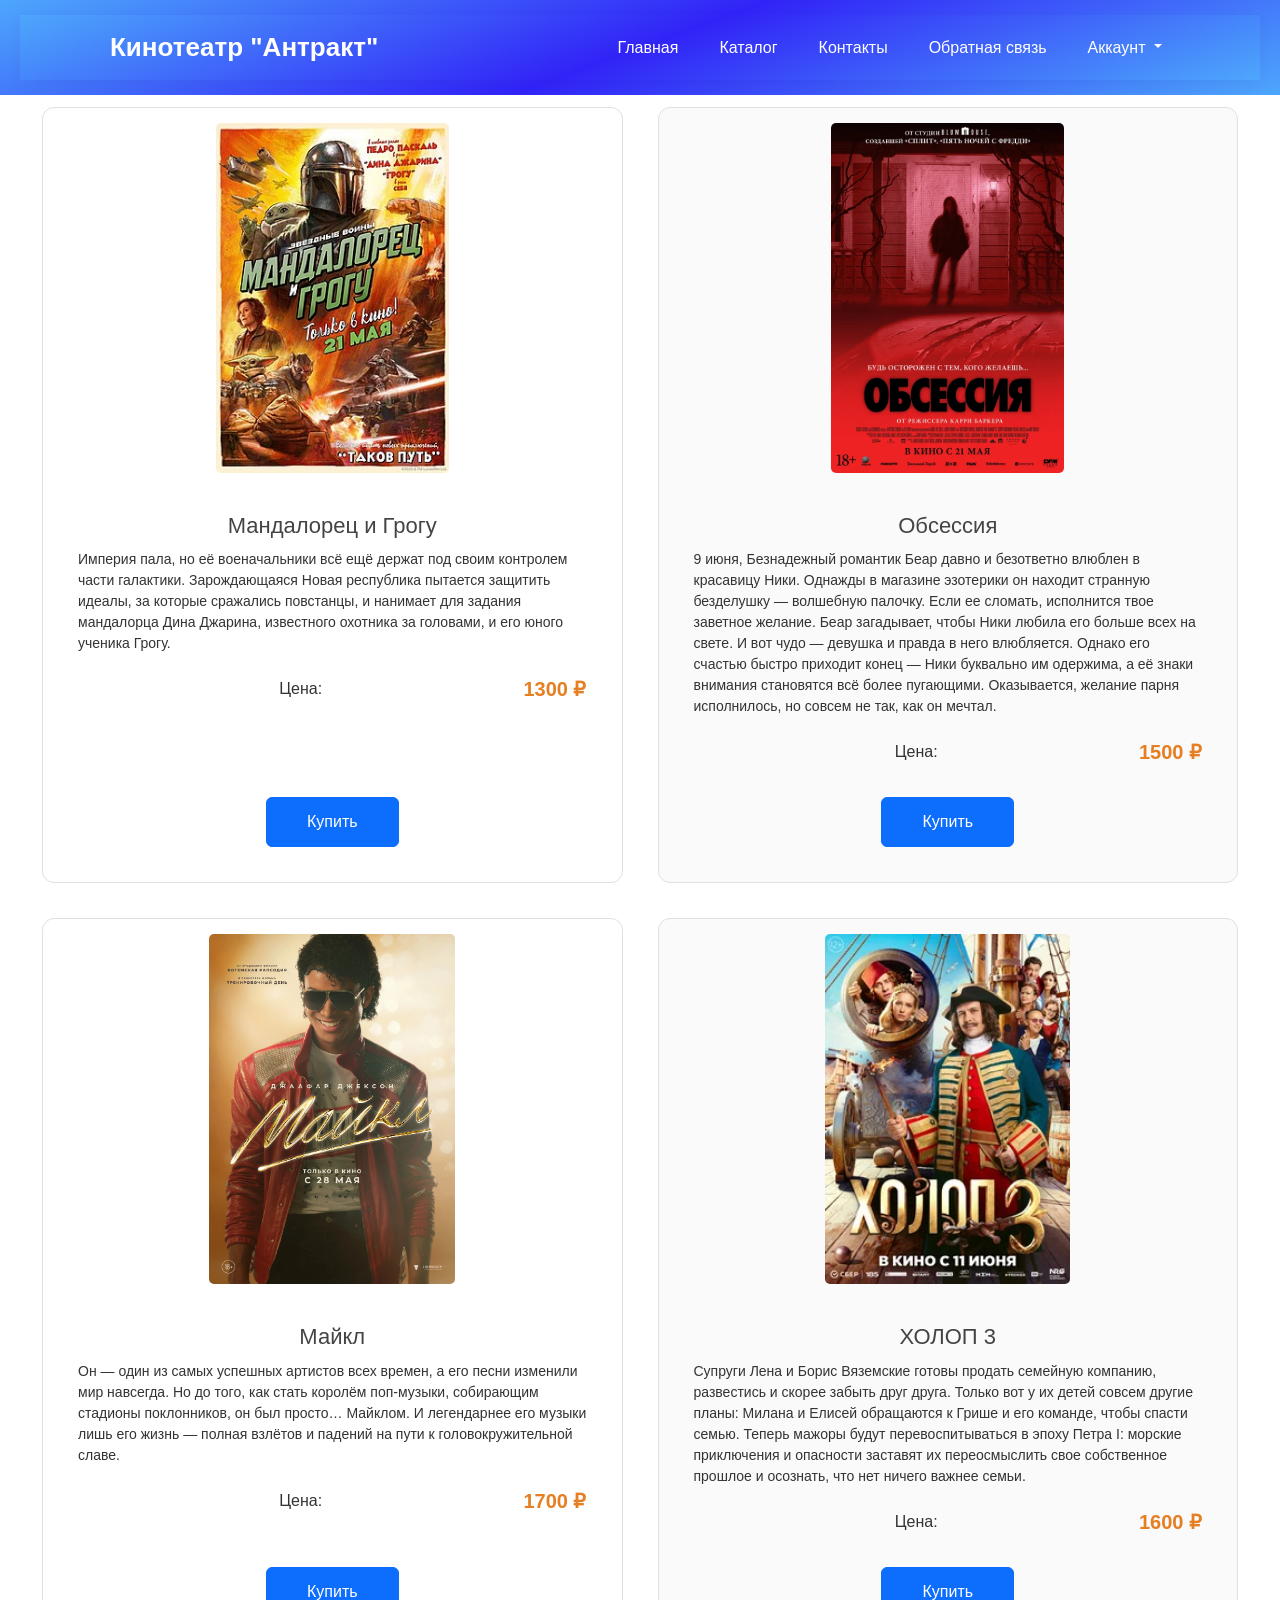
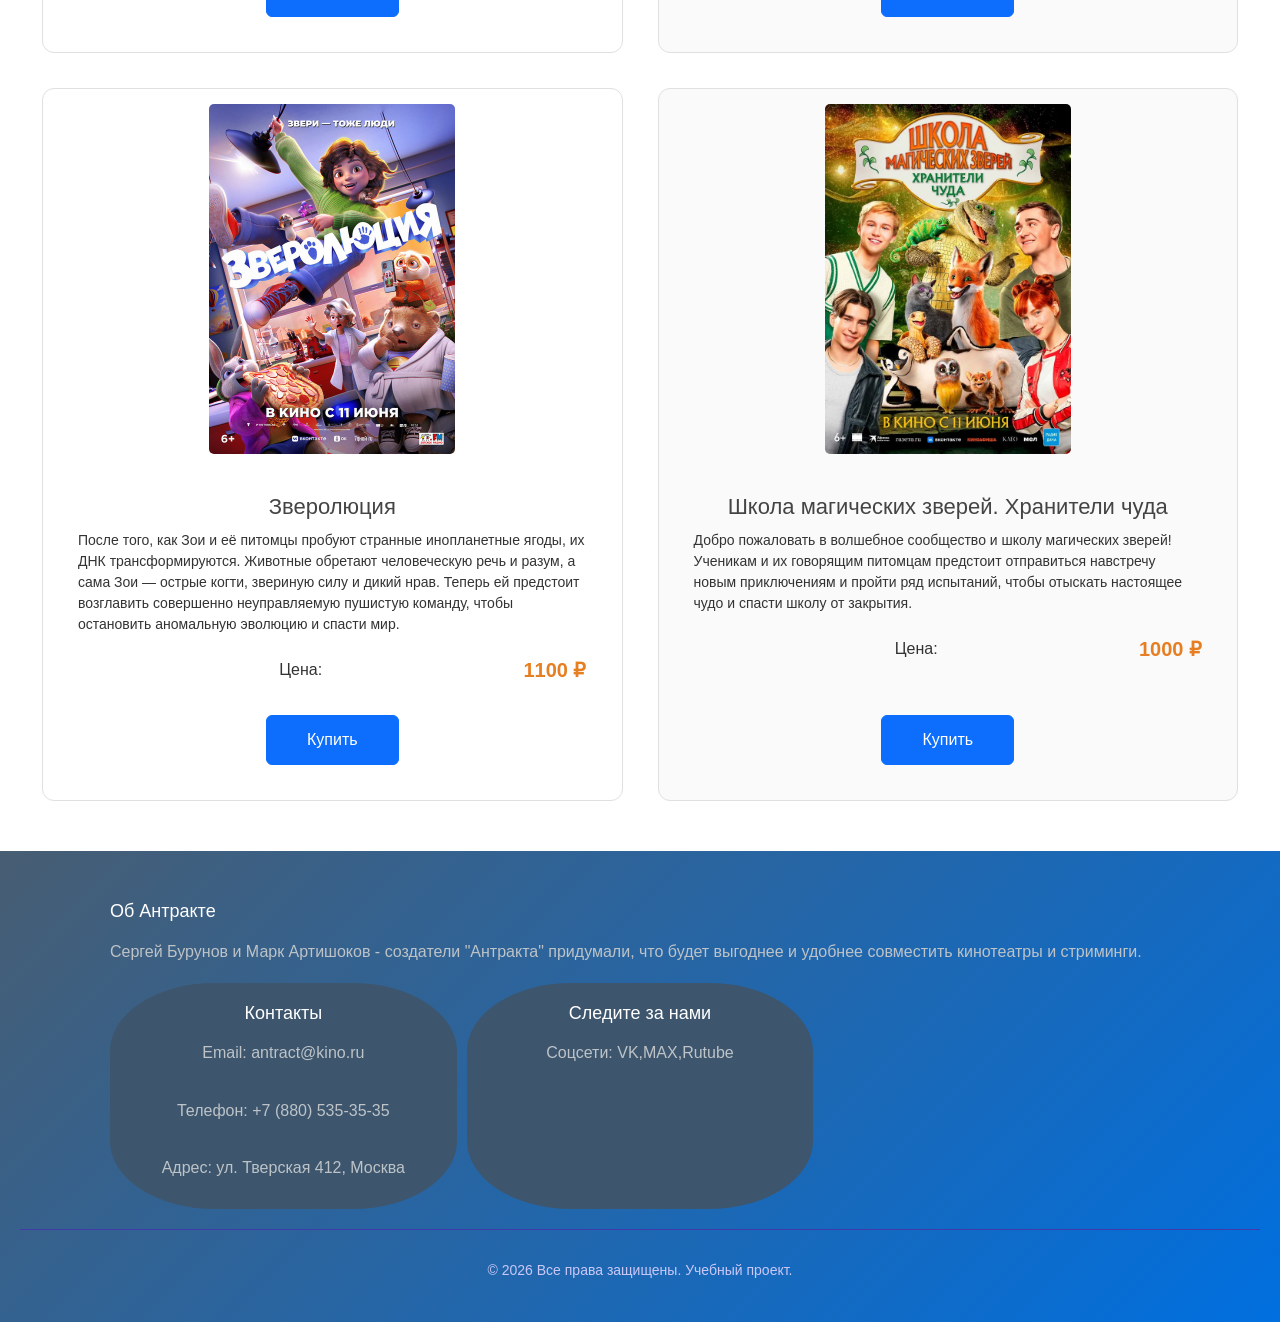
==== commit 26a7a44a: "ПР-8" ====
--- a/catalogue.html
+++ b/catalogue.html
@@ -4,22 +4,50 @@
     <meta charset="UTF-8">
     <meta name="viewport" content="width=device-width, initial-scale=1.0, viewport-fit=cover">
     <title>Кинотеатр "Антракт"</title>
+    <link href="https://cdn.jsdelivr.net/npm/bootstrap@5.3.3/dist/css/bootstrap.min.css" rel="stylesheet">
     <link rel="stylesheet" href="css/style.css">
 </head>
 <body>
     <header>
-        <div class="container">
-            <a class="logo" href="index.html">Кинотеатр "Антракт"</a>
-            <nav>
-                <ul>
-                    <li><a href="index.html">Главная</a></li>
-                    <li><a href="catalogue.html">Каталог</a></li>
-                    <li><a href="contacts.html">Контакты</a></li>
-                    <li><a href="feedback.html">Обратная связь</a></li>
-                    <li><a href="signup.html">Зарегистрироваться</a></li>
-                </ul>
-            </nav>
-        </div>
+        <nav class="navbar navbar-expand-lg navbar-dark sticky-top" id="main-navbar">
+            <div class="container">
+                <a class="navbar-brand" href="index.html">
+                    Кинотеатр "Антракт"
+                </a>
+                
+                <button class="navbar-toggler" type="button" data-bs-toggle="collapse" 
+                        data-bs-target="#navbarNav" aria-controls="navbarNav" 
+                        aria-expanded="false" aria-label="Toggle navigation">
+                    <span class="navbar-toggler-icon"></span>
+                </button>
+                
+                <div class="collapse navbar-collapse" id="navbarNav">
+                    <ul class="navbar-nav ms-auto">
+                        <li class="nav-item">
+                            <a class="nav-link" href="index.html">Главная</a>
+                        </li>
+                        <li class="nav-item">
+                            <a class="nav-link" href="catalogue.html">Каталог</a>
+                        </li>
+                        <li class="nav-item">
+                            <a class="nav-link" href="contacts.html">Контакты</a>
+                        </li>
+                        <li class="nav-item">
+                            <a class="nav-link" href="feedback.html">Обратная связь</a>
+                        </li>
+                        <li class="nav-item dropdown">
+                            <a class="nav-link dropdown-toggle" href="#" role="button" data-bs-toggle="dropdown" aria-expanded="false">
+                                Аккаунт
+                            </a>
+                            <ul class="dropdown-menu">
+                                <li><a class="dropdown-item" href="signup.html">Зарегистрироваться</a></li>
+                                <li><a class="dropdown-item" href="login.html">Войти</a></li>
+                            </ul>
+                        </li>
+                    </ul>
+                </div>
+            </div>
+        </nav>
     </header>
 
     <main>
@@ -36,7 +64,7 @@
                         <span class="label">Цена:</span>
                         <span class="price">1300 ₽</span>
                     </div>                    
-                    <a class="button">Купить</a>
+                    <button type="button" class="btn btn-primary">Купить</button>
                 </div>
             </div>
             
@@ -51,7 +79,7 @@
                         <span class="label">Цена:</span>
                         <span class="price">1500 ₽</span>
                     </div>                    
-                    <a class="button">Купить</a>
+                    <button type="button" class="btn btn-primary">Купить</button>
                 </div>
             </div>
             <div class="product-card">
@@ -65,7 +93,7 @@
                         <span class="label">Цена:</span>
                         <span class="price">1700 ₽</span>
                     </div>                    
-                    <a class="button">Купить</a>
+                    <button type="button" class="btn btn-primary">Купить</button>
                 </div>
             </div>
             <div class="product-card">
@@ -79,7 +107,7 @@
                         <span class="label">Цена:</span>
                         <span class="price">1600 ₽</span>
                     </div>                    
-                    <a class="button">Купить</a>
+                    <button type="button" class="btn btn-primary">Купить</button>
                 </div>
             </div>
             <div class="product-card">
@@ -93,7 +121,7 @@
                         <span class="label">Цена:</span>
                         <span class="price">1100 ₽</span>
                     </div>                    
-                    <a class="button">Купить</a>
+                    <button type="button" class="btn btn-primary">Купить</button>
                 </div>
             </div>
             <div class="product-card">
@@ -107,7 +135,7 @@
                         <span class="label">Цена:</span>
                         <span class="price">1000 ₽</span>
                     </div>                    
-                    <a class="button">Купить</a>
+                    <button type="button" class="btn btn-primary">Купить</button>
                 </div>
             </div>
            </div>
@@ -138,6 +166,7 @@
             <p>&copy; 2026 Все права защищены. Учебный проект.</p>
         </div>
     </footer>
+    <script src="https://cdn.jsdelivr.net/npm/bootstrap@5.3.3/dist/js/bootstrap.bundle.min.js"></script>
 </body>
 </html>
 
--- a/css/style.css
+++ b/css/style.css
@@ -101,36 +101,9 @@
 
 /* Кнопка */
 
-.btn, button, .button {
-    display: inline-block;
-    background-color: #3498db;
-    color: white;
-    padding: 12px 30px;
-    border: none;
-    border-radius: 30px;
-    text-decoration: none;
-    font-weight: bold;
-    font-size: 16px;
-    transition: all 0.25s ease;
-    box-shadow: 0 2px 5px rgba(0, 0, 0, 0.1);
-    margin-top: 10px;
-    cursor: pointer;
-}
-
-.card-content .btn, .card-content button, .card-content .button {
-    width: auto;
-    padding: 12px 40px;
-    align-self: center;
-}
-
-.btn:hover, button:hover, .button:hover{
-    background-color: #2980b9;
-    box-shadow: 0 4px 10px rgba(0, 0, 0, 0.15);
-}
-
-.btn:active, button:active, .button:active {
-    transform: scale(0.97); 
-}
+
+
+
 
 
 /* Карточки товаров/услуг  */
@@ -376,13 +349,6 @@
     color: white;
 }
 
-.hero .btn {
-    background-color: #e67e22;
-}
-
-.hero .btn:hover {
-    background-color: #d35400;
-}
 
 .product-card{
     display: flex;
@@ -1052,7 +1018,95 @@
     flex-direction: column;
 }
 
-.button {
+
+
+.for-range{
+    width: 1rem;
+    text-align: center;
+    display: inline-block;
+}
+
+.navbar {
+    background-color: linear-gradient(135deg, #475d72 0%, #006fdf 100%);
+}
+
+.card-content .btn, .card-content button, .card-content .button {
+    width: auto;
+    padding: 12px 40px;
+    align-self: center;
     margin-top: auto;
 }
 
+#main-navbar {
+    background: linear-gradient(160deg, #4da7fc 0%, #3123f7 50%, #4da7fc 100%);
+    box-shadow: 0 4px 15px rgba(0, 0, 0, 0.03);
+}
+
+
+.navbar-brand {
+    font-size: 26px;
+    font-weight: 700;
+    color: white ;
+    text-decoration: none;
+}
+
+
+.navbar-nav .nav-link {
+    color: white ;
+    font-weight: 500;
+    padding: 10px 18px;
+    transition: all 0.25s ease;
+}
+
+.navbar-nav .nav-link:hover {
+    color: #000000 ;
+    transform: translateY(-1px);
+}
+
+.btn-register:hover {
+    background: #3123f7;
+    color: white ;
+    border-color: #3123f7;
+    transform: translateY(-2px);
+}
+
+
+.navbar-toggler {
+    border: none;
+}
+
+.navbar-toggler:focus {
+    box-shadow: 0 0 0 0.25rem rgba(3, 9, 87, 0.4);
+}
+
+
+.navbar-nav .nav-link.active {
+    color: #3123f7 ;
+    font-weight: 600;
+}
+
+
+@media (max-width: 992px) {
+    .navbar-nav {
+        text-align: center;
+        padding: 20px 0;
+    }
+    
+    .navbar-nav .nav-link {
+        padding: 12px 0;
+    }
+    
+    .btn-register {
+        margin: 15px auto 0;
+        display: inline-block;
+        width: fit-content;
+    }
+}
+
+.dropdown-menu{
+    background: linear-gradient(160deg, #4da7fc 0%, #3123f7 50%, #4da7fc 100%);
+}
+
+.dropdown-item {
+    color: white;
+}
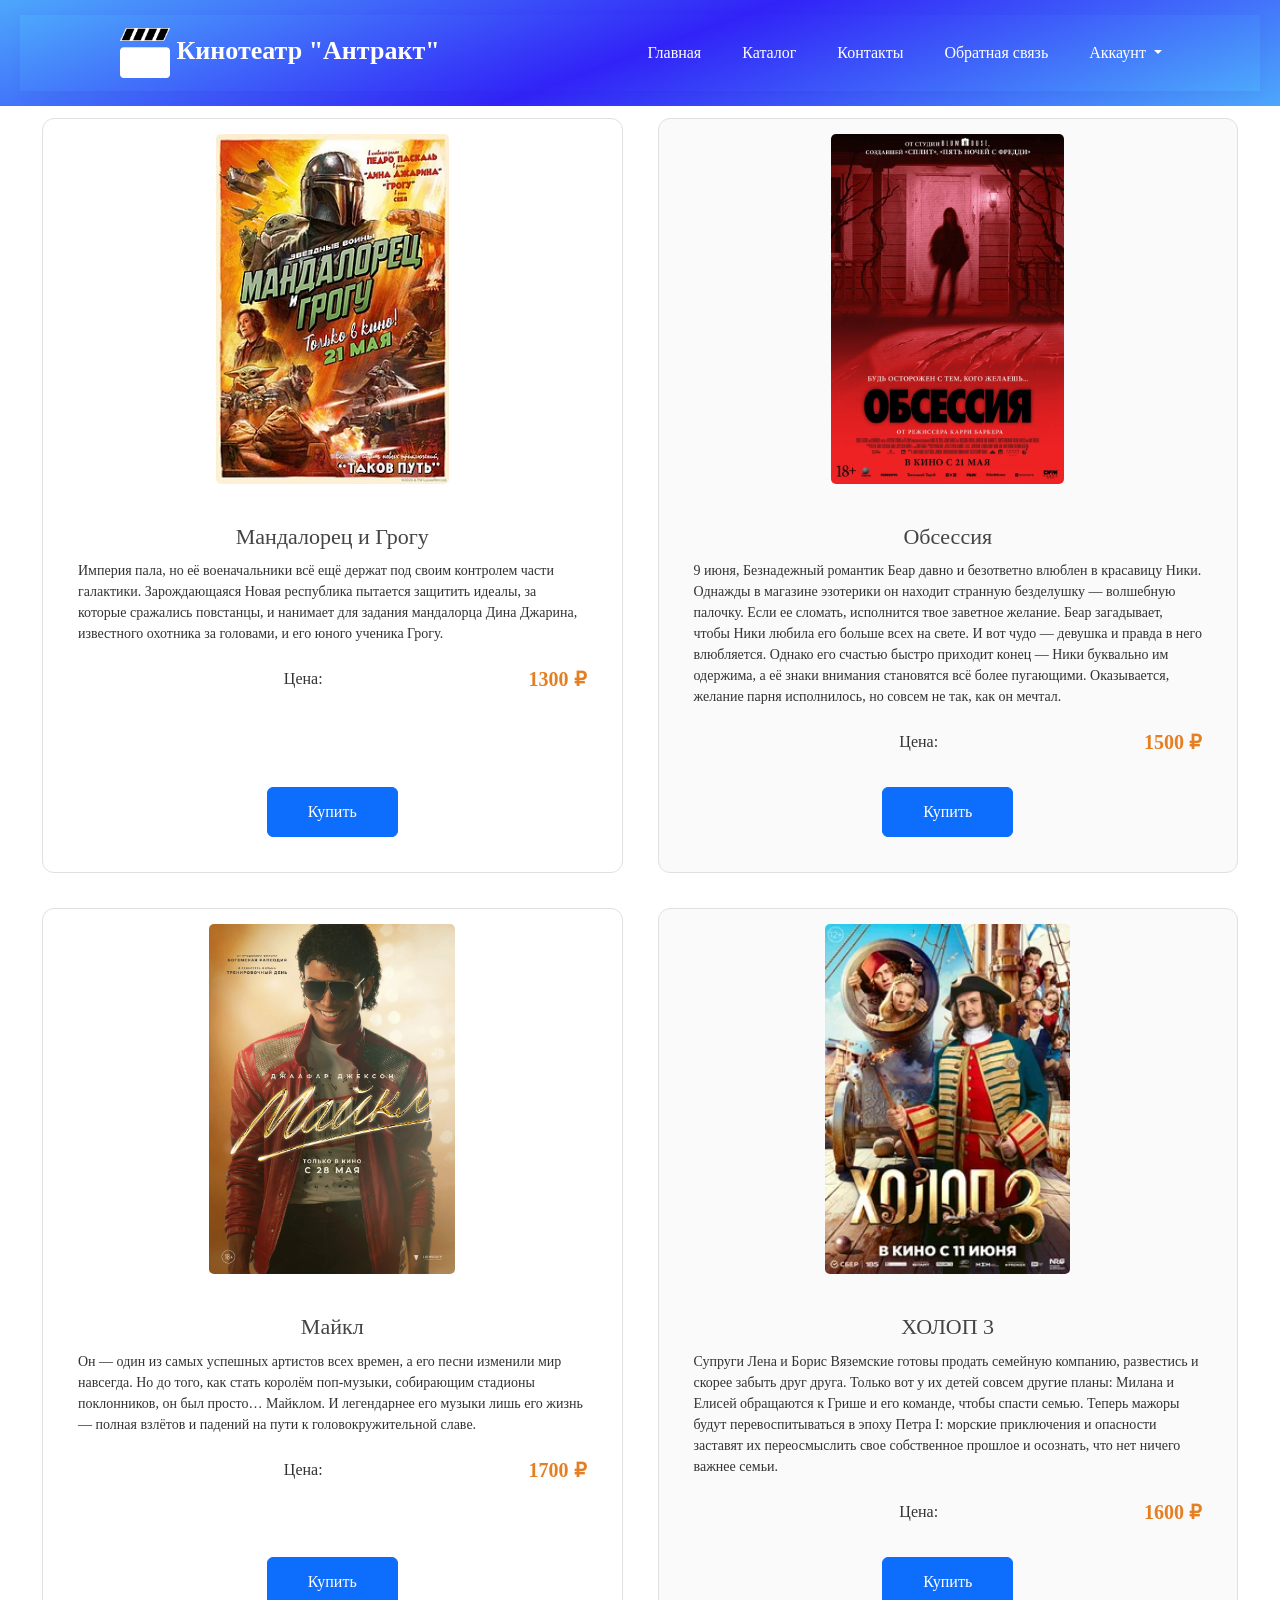
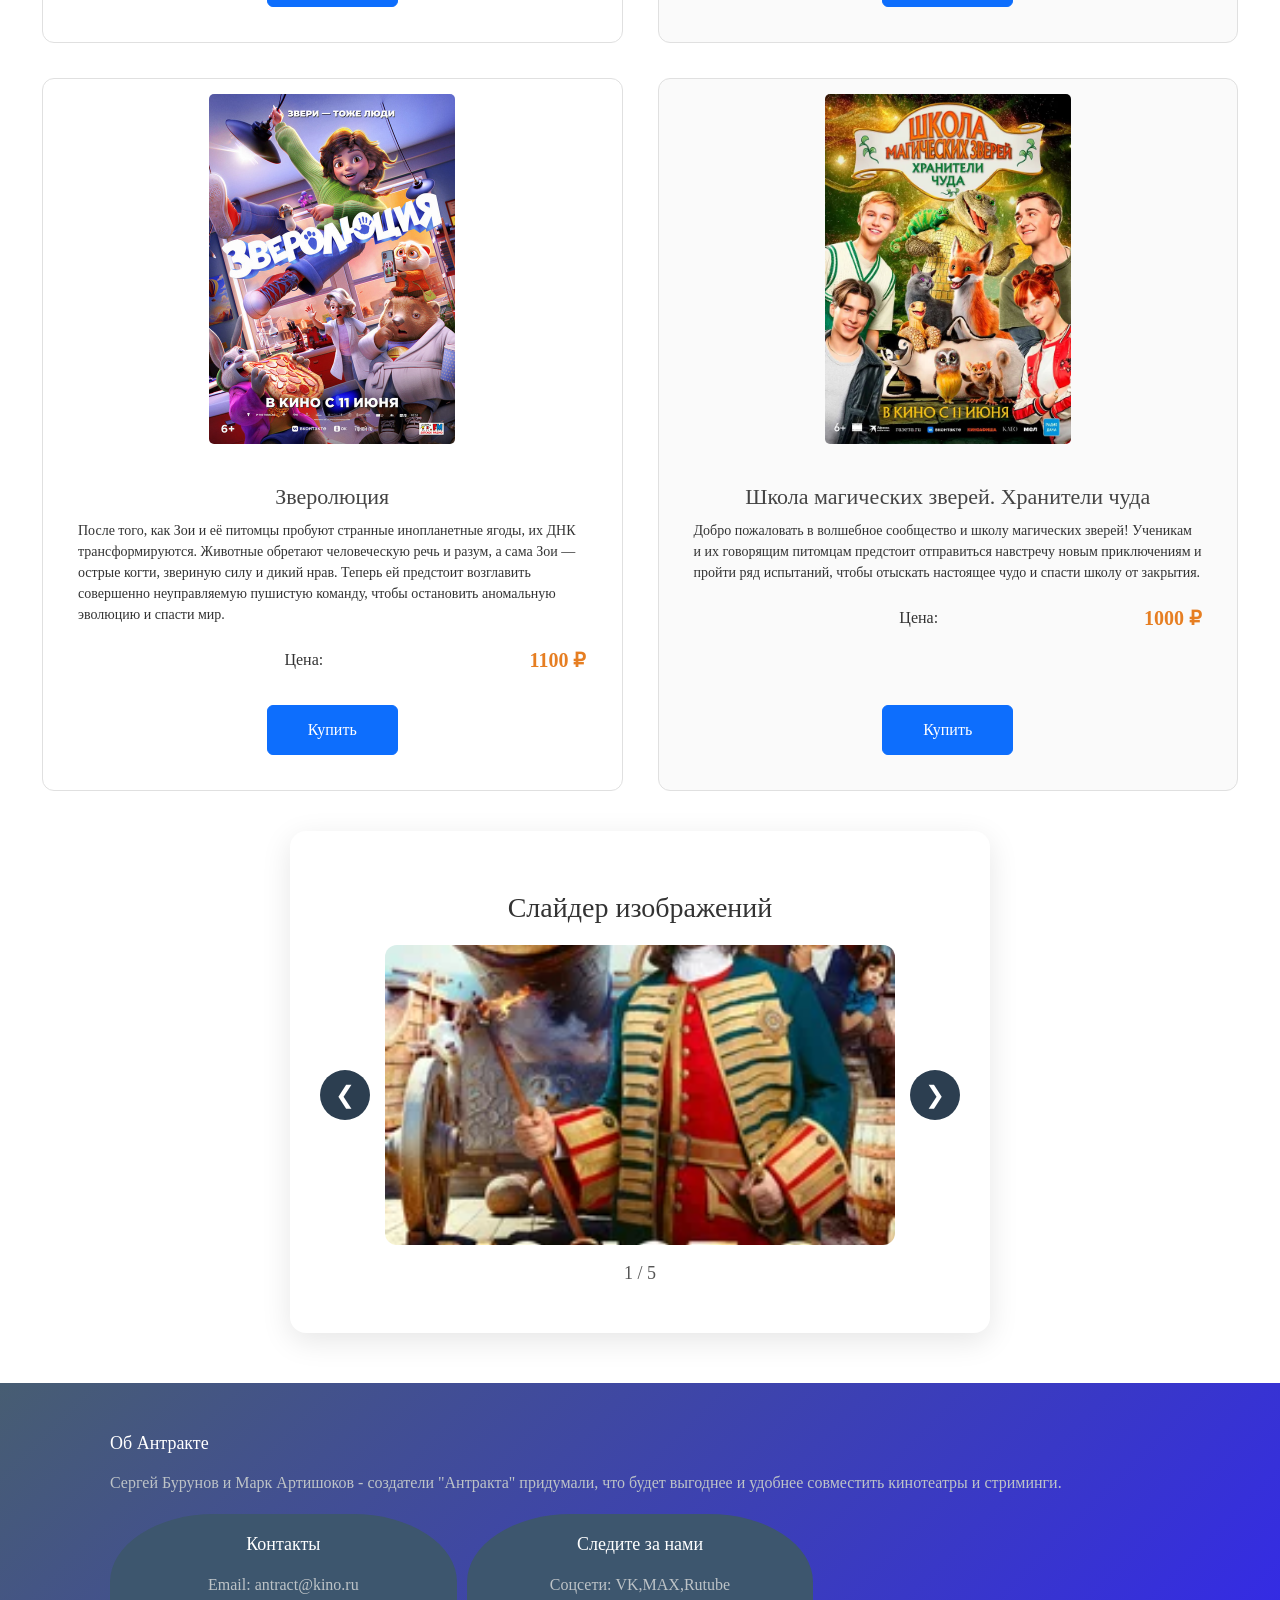
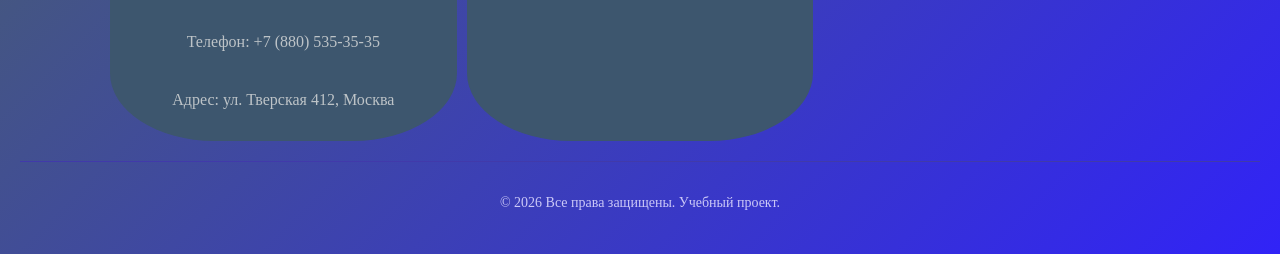
==== commit b7cff882: "PR-9 JAVASCRIPT" ====
--- a/catalogue.html
+++ b/catalogue.html
@@ -4,14 +4,18 @@
     <meta charset="UTF-8">
     <meta name="viewport" content="width=device-width, initial-scale=1.0, viewport-fit=cover">
     <title>Кинотеатр "Антракт"</title>
+    <link rel="stylesheet" href="css/slider.css">
     <link href="https://cdn.jsdelivr.net/npm/bootstrap@5.3.3/dist/css/bootstrap.min.css" rel="stylesheet">
+    
     <link rel="stylesheet" href="css/style.css">
+
 </head>
 <body>
     <header>
         <nav class="navbar navbar-expand-lg navbar-dark sticky-top" id="main-navbar">
             <div class="container">
                 <a class="navbar-brand" href="index.html">
+                    <img src="img/logotype.png" alt="Логотип" width="50px" height="50px">
                     Кинотеатр "Антракт"
                 </a>
                 
@@ -141,6 +145,22 @@
            </div>
         </article>
         
+        <section class="slider-section">
+            <div class="slider-container">
+                <h2>Слайдер изображений</h2>
+                <div class="slider">
+                    <button class="slider-btn prev-btn" id="prevBtn">❮</button>
+                    <div class="slider-image-wrapper">
+                        <img src="" alt="Изображение 1" id="sliderImage">
+                    </div>
+                    <button class="slider-btn next-btn" id="nextBtn">❯</button>
+                </div>
+                <p class="image-counter" id="imageCounter">1 / 5</p>
+        </div>
+        </section>
+
+    
+    <script src="js/slider.js"></script>
     </main>
 
     <footer>
--- a/css/slider.css
+++ b/css/slider.css
@@ -0,0 +1,54 @@
+
+
+.slider-container {
+    text-align: center;
+    background: white;
+    padding: 30px;
+    border-radius: 16px;
+    box-shadow: 0 8px 30px rgba(0,0,0,0.1);
+    max-width: 700px;
+    width: 100%;
+}
+
+.slider {
+    display: flex;
+    align-items: center;
+    gap: 15px;
+    justify-content: center;
+}
+
+.slider-image-wrapper {
+    flex: 1;
+    overflow: hidden;
+    border-radius: 12px;
+}
+
+.slider-image-wrapper img {
+    width: 100%;
+    height: 300px;
+    object-fit: cover;
+    display: block;
+    transition: opacity 0.3s;
+}
+
+.slider-btn {
+    background: #2c3e50;
+    color: white;
+    border: none;
+    width: 50px;
+    height: 50px;
+    border-radius: 50%;
+    font-size: 24px;
+    cursor: pointer;
+    transition: background 0.2s;
+}
+
+.slider-btn:hover {
+    background: #3498db;
+}
+
+.image-counter {
+    margin-top: 15px;
+    font-size: 18px;
+    color: #555;
+}
--- a/css/style.css
+++ b/css/style.css
@@ -4,7 +4,8 @@
     box-sizing: border-box;
 }
 body{
-    font-family: Arial, Helvetica, sans-serif;
+    font-family: "NotoSerif";
+    src: url(/fonts/NotoSerif-VariableFont_wdth\,wght.ttf);
     font-size: 16px;
     color: #333333;
     background-color: #ffffff;
@@ -218,7 +219,7 @@
 /* Подвал */
 
 footer {
-    background: linear-gradient(135deg, #475d72 0%, #006fdf 100%);
+    background: linear-gradient(135deg, #475d72 0%, #3123f7 100%);
     padding: 40px 20px 25px;
     margin-top: 50px;
 }
@@ -1048,6 +1049,7 @@
     font-weight: 700;
     color: white ;
     text-decoration: none;
+    margin-left: 10px;
 }
 
 
@@ -1109,4 +1111,229 @@
 
 .dropdown-item {
     color: white;
-}+}
+
+
+.calculator-section {
+    grid-column: 1 / -1;
+    display: flex;
+    justify-content: center;
+}
+
+.slider-section {
+    grid-column: 1 / -1;
+    display: flex;
+    justify-content: center;
+}
+
+.cards-section {
+    grid-column: 1 / -1;
+    justify-content: center;
+}
+
+
+.calculator-container {
+    background: white;
+    padding: 30px;
+    border-radius: 16px;
+    box-shadow: 0 8px 30px rgba(0,0,0,0.1);
+    max-width: 420px;
+    width: 100%;
+    text-align: center;
+}
+
+.input-group {
+    margin-bottom: 20px;
+    text-align: left;
+}
+
+.input-group label {
+    display: block;
+    font-weight: bold;
+    margin-bottom: 5px;
+    color: #333;
+}
+
+.input-group input {
+    width: 100%;
+    padding: 10px 15px;
+    border: 2px solid #e0e0e0;
+    border-radius: 8px;
+    font-size: 16px;
+    transition: border-color 0.2s;
+}
+
+.input-group input:focus {
+    outline: none;
+    border-color: #3498db;
+}
+.result {
+    margin-top: 20px;
+    padding: 15px;
+    background: #f8f9fa;
+    border-radius: 8px;
+}
+
+.result p {
+    margin: 8px 0;
+    font-size: 18px;
+}
+
+#finalPrice {
+    font-weight: bold;
+    font-size: 24px;
+    color: #e67e22;
+}
+
+#discountAmount {
+    font-weight: bold;
+    color: #2ecc71;
+}
+
+
+.card-grid {
+    display: grid;
+    grid-template-columns: repeat(auto-fit, minmax(280px, 1fr));
+    gap: 30px;
+    max-width: 1200px;
+    margin: 0 auto;
+}
+
+/* Контейнер карточки */
+.flip-card {
+    background-color: transparent;
+    height: 380px;
+    perspective: 1000px;  /* Создаёт 3D-эффект */
+    cursor: pointer;
+    animation: fadeInUp 0.6s ease forwards;
+    opacity: 0;
+}
+
+@keyframes fadeInUp {
+    from {
+        opacity: 0;
+        transform: translateY(30px);
+    }
+    to {
+        opacity: 1;
+        transform: translateY(0);
+    }
+}
+
+/* Внутренний блок, который вращается */
+.flip-card-inner {
+    position: relative;
+    width: 100%;
+    height: 100%;
+    transition: transform 0.6s;
+    transform-style: preserve-3d;
+}
+
+/* Переворот при наведении (CSS-версия) */
+.flip-card:hover .flip-card-inner {
+    transform: rotateY(180deg);
+}
+
+/* Если используется класс flipped (для клика) */
+.flip-card.flipped .flip-card-inner {
+    transform: rotateY(180deg);
+}
+
+/* Передняя и задняя стороны карточки */
+.flip-card-front,
+.flip-card-back {
+    position: absolute;
+    width: 100%;
+    height: 100%;
+    backface-visibility: hidden;  /* Скрываем обратную сторону */
+    border-radius: 16px;
+    box-shadow: 0 8px 25px rgba(0,0,0,0.1);
+    display: flex;
+    flex-direction: column;
+    align-items: center;
+    justify-content: center;
+    padding: 30px;
+}
+
+.flip-card-front {
+    background: white;
+}
+
+.flip-card-back {
+    background: #2c3e50;
+    color: white;
+    transform: rotateY(180deg);
+}
+
+.flip-card-icon {
+    font-size: 64px;
+    margin-bottom: 15px;
+}
+
+.flip-card-front h3 {
+    font-size: 24px;
+    color: #333;
+}
+
+.flip-card-front p {
+    color: #888;
+    font-size: 14px;
+    margin-top: 8px;
+}
+
+.flip-card-back h3 {
+    font-size: 22px;
+    margin-bottom: 10px;
+}
+
+.flip-card-back p {
+    font-size: 15px;
+    color: #bdc3c7;
+    margin: 5px 0;
+}
+
+.flip-card-btn {
+    display: inline-block;
+    background: #3498db;
+    color: white;
+    padding: 10px 25px;
+    border-radius: 30px;
+    text-decoration: none;
+    margin-top: 15px;
+    transition: background 0.2s;
+}
+
+.flip-card-btn:hover {
+    background: #2980b9;
+}
+
+.flip-card .flip-card-inner .flip-card-back h3 {
+    color: white;
+}
+
+.gallery-grid {
+    display: grid;
+    grid-template-columns: repeat(auto-fit, minmax(200px, 1fr));
+    gap: 20px;
+    max-width: 1100px;
+    margin: 0 auto;
+}
+
+.gallery-item {
+    height: 200px;
+    border-radius: 12px;
+    display: flex;
+    align-items: center;
+    justify-content: center;
+    font-size: 32px;
+    font-weight: bold;
+    color: white;
+    opacity: 0;
+    transform: translateY(40px);
+    transition: opacity 0.6s ease, transform 0.6s ease;
+}
+
+.gallery-item.show {
+    opacity: 1;
+    transform: translateY(0);
+}
